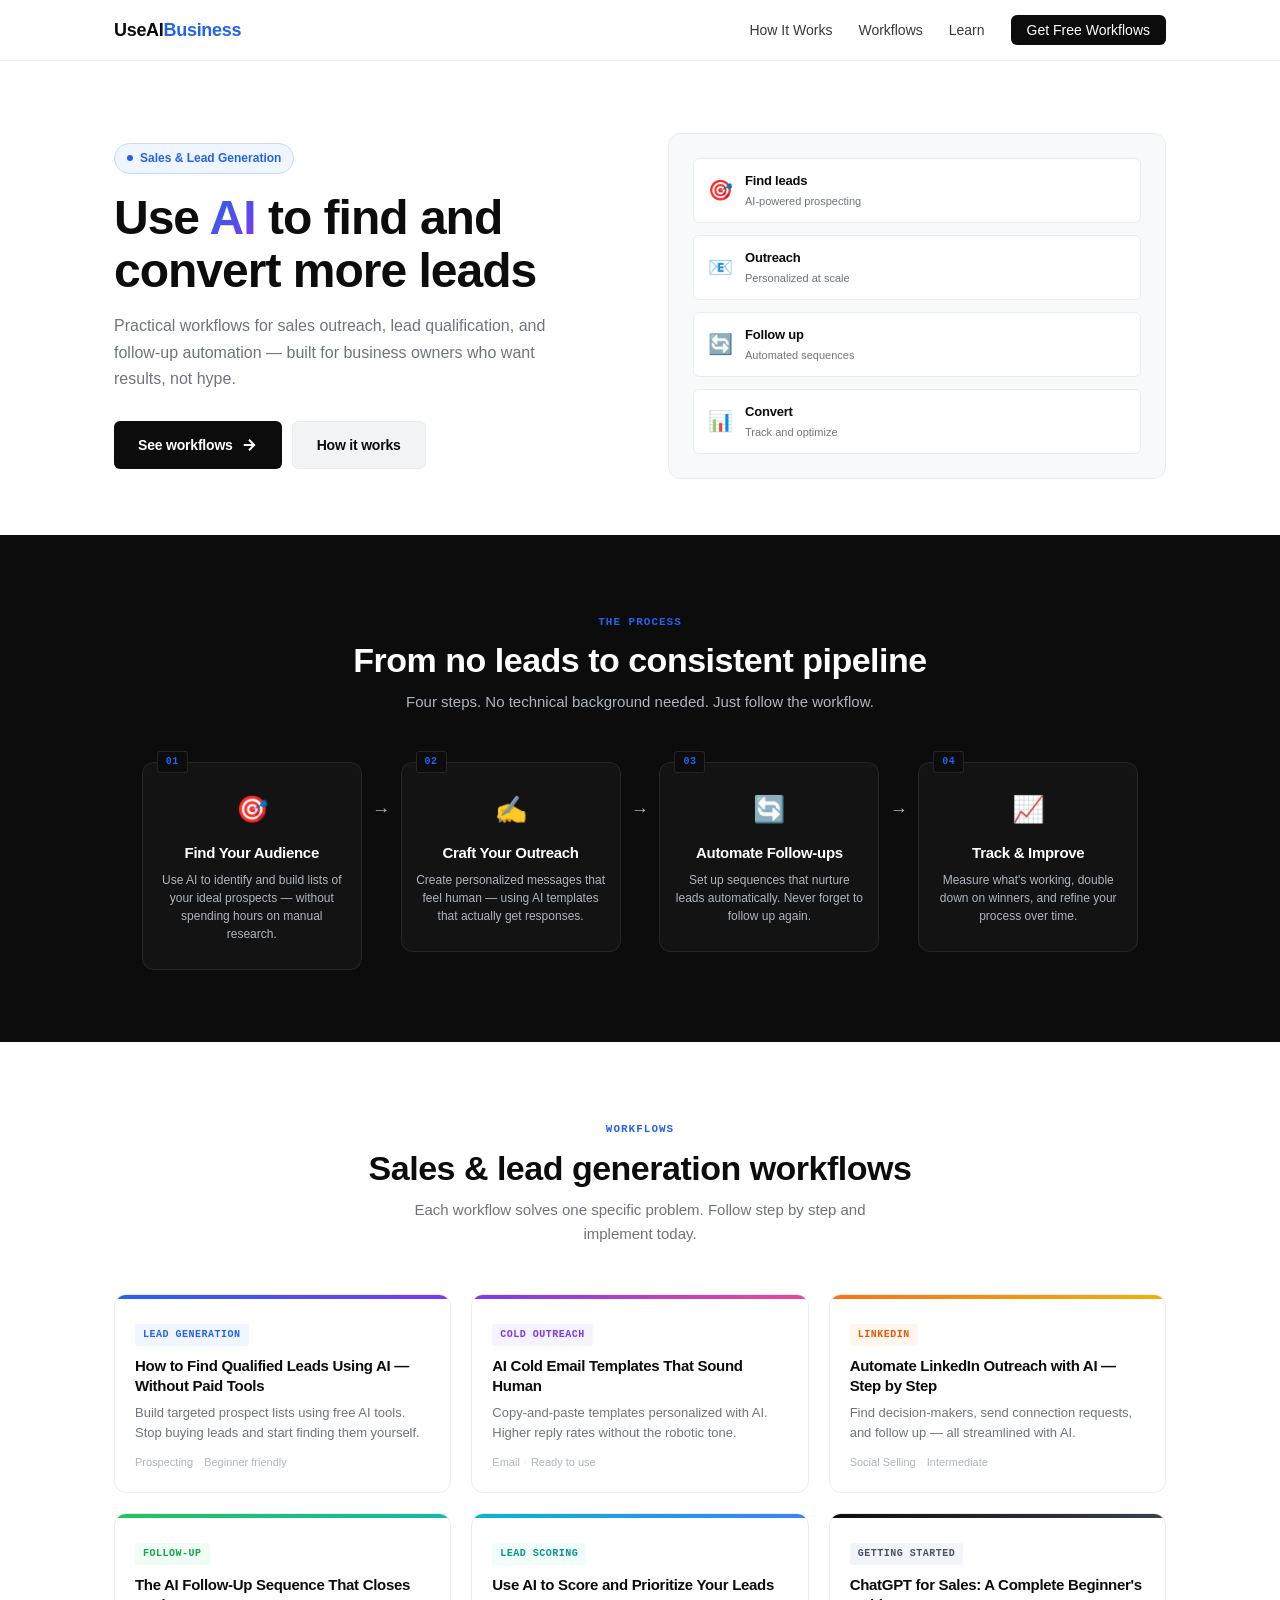
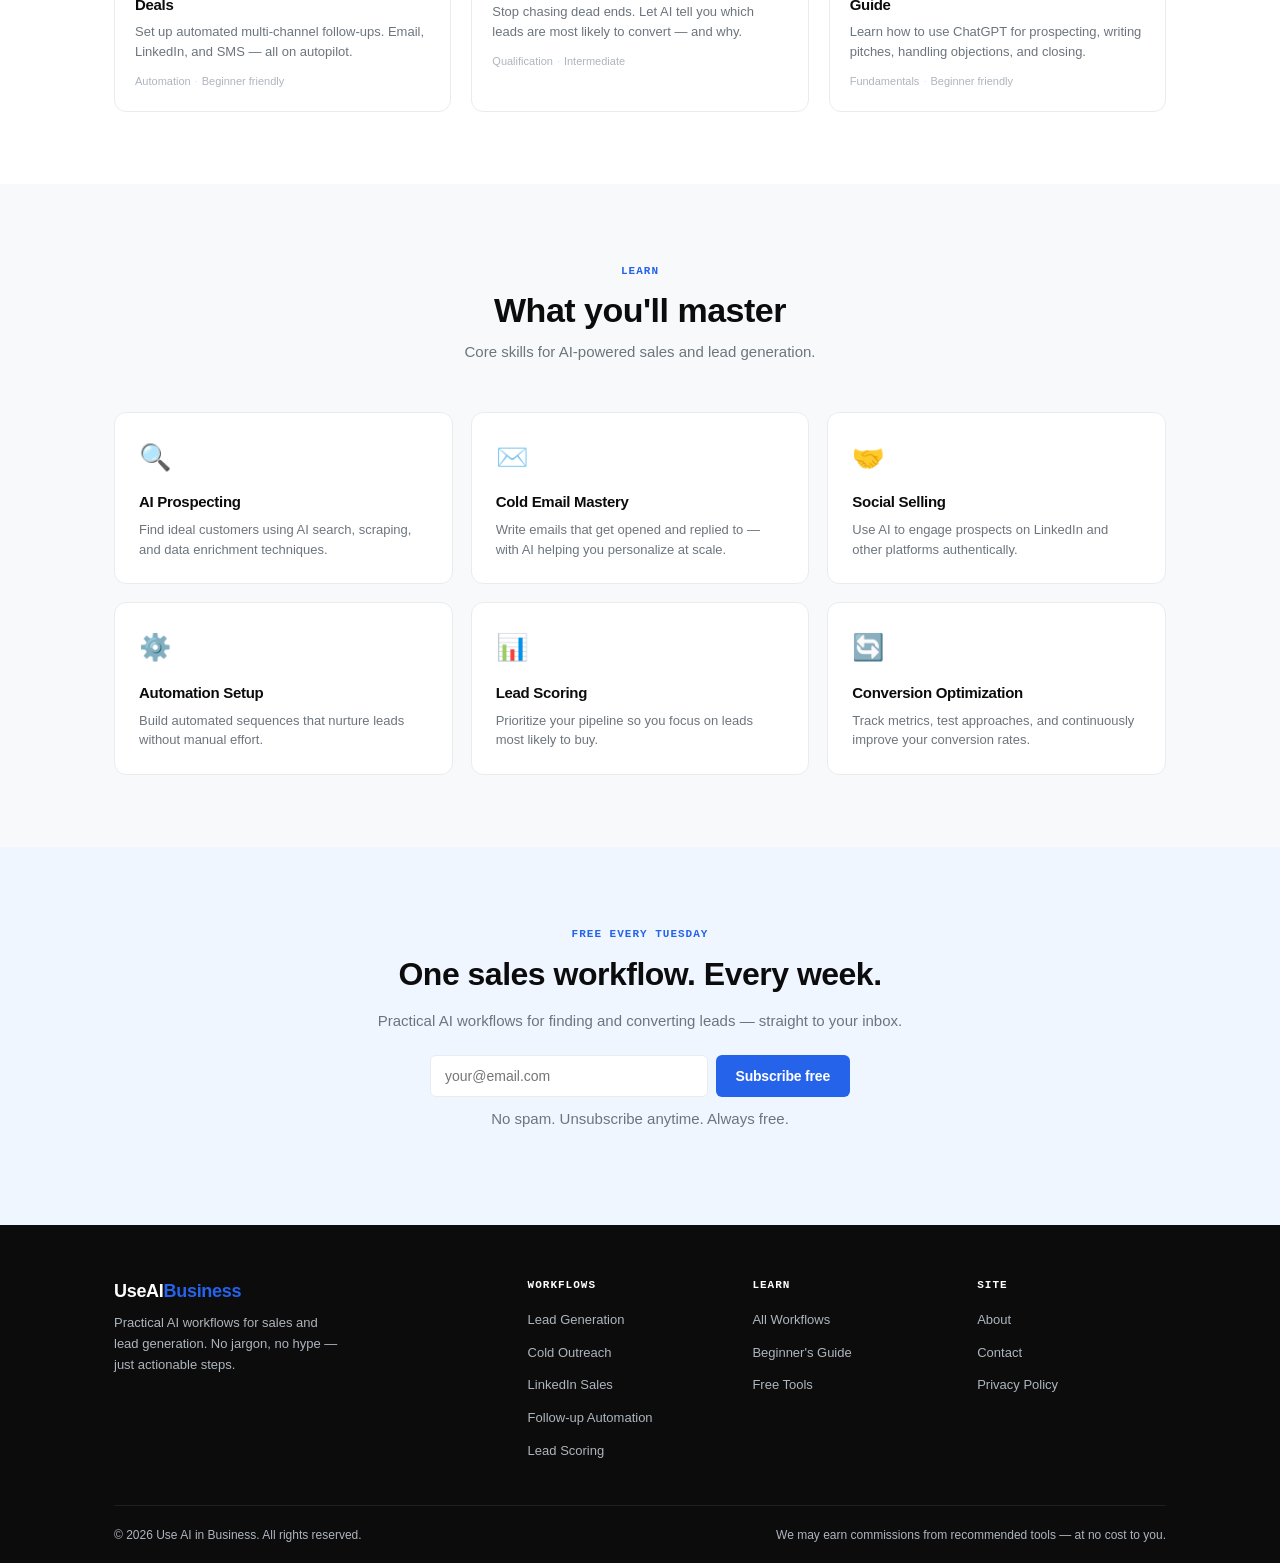
==== index.html @ da7b5e08 "Add files via upload" ====
<!DOCTYPE html>
<html lang="en">
<head>
    <meta charset="UTF-8">
    <meta name="viewport" content="width=device-width, initial-scale=1.0">
    
    <!-- SEO -->
    <title>Use AI in Business | AI-Powered Sales & Lead Generation</title>
    <meta name="description" content="Practical guides on using AI for sales outreach and lead generation. Step-by-step workflows to find, qualify, and convert more leads.">
    <meta name="robots" content="index, follow">
    <link rel="canonical" href="https://useaiinbusiness.com/">
    
    <!-- Open Graph -->
    <meta property="og:title" content="Use AI in Business | AI for Sales & Lead Generation">
    <meta property="og:description" content="Practical AI workflows for sales and lead generation. No jargon, just results.">
    <meta property="og:type" content="website">
    <meta property="og:url" content="https://useaiinbusiness.com/">
    
    <!-- Schema -->
    <script type="application/ld+json">
    {
        "@context": "https://schema.org",
        "@type": "WebSite",
        "name": "Use AI in Business",
        "url": "https://useaiinbusiness.com/",
        "description": "Practical guides on using AI for sales and lead generation."
    }
    </script>
    
    <!-- Fonts -->
    <link rel="preconnect" href="https://fonts.googleapis.com">
    <link rel="preconnect" href="https://fonts.gstatic.com" crossorigin>
    <link href="https://fonts.googleapis.com/css2?family=Inter:wght@400;500;600;700;800;900&family=Syne:wght@700;800&display=swap" rel="stylesheet">
    
    <link rel="stylesheet" href="style.css">
</head>
<body>

    <!-- NAVIGATION -->
    <nav class="navbar" id="navbar">
        <div class="nav-inner">
            <a href="#" class="logo">UseAI<span>Business</span></a>
            <ul class="nav-links" id="navLinks">
                <li><a href="#how">How It Works</a></li>
                <li><a href="#workflows">Workflows</a></li>
                <li><a href="#learn">Learn</a></li>
                <li><a href="#newsletter" class="nav-cta">Get Free Workflows</a></li>
            </ul>
            <button class="hamburger" id="hamburger" aria-label="Menu">
                <span></span>
                <span></span>
                <span></span>
            </button>
        </div>
    </nav>

    <!-- HERO -->
    <section class="hero">
        <div class="container">
            <div class="hero-grid">
                <div class="hero-content">
                    <span class="hero-tag">
                        <span class="dot"></span> Sales &amp; Lead Generation
                    </span>
                    <h1>Use <span class="highlight">AI</span> to find and convert more leads</h1>
                    <p>Practical workflows for sales outreach, lead qualification, and follow-up automation — built for business owners who want results, not hype.</p>
                    <div class="hero-btns">
                        <a href="#workflows" class="btn-primary">
                            See workflows
                            <svg width="18" height="18" viewBox="0 0 24 24" fill="none" stroke="currentColor" stroke-width="2.5"><path d="M5 12h14M12 5l7 7-7 7"/></svg>
                        </a>
                        <a href="#how" class="btn-secondary">How it works</a>
                    </div>
                </div>
                <div class="hero-visual">
                    <div class="visual-card">
                        <div class="visual-row">
                            <span class="visual-icon">🎯</span>
                            <div>
                                <strong>Find leads</strong>
                                <p>AI-powered prospecting</p>
                            </div>
                        </div>
                        <div class="visual-row">
                            <span class="visual-icon">📧</span>
                            <div>
                                <strong>Outreach</strong>
                                <p>Personalized at scale</p>
                            </div>
                        </div>
                        <div class="visual-row">
                            <span class="visual-icon">🔄</span>
                            <div>
                                <strong>Follow up</strong>
                                <p>Automated sequences</p>
                            </div>
                        </div>
                        <div class="visual-row">
                            <span class="visual-icon">📊</span>
                            <div>
                                <strong>Convert</strong>
                                <p>Track and optimize</p>
                            </div>
                        </div>
                    </div>
                </div>
            </div>
        </div>
    </section>

    <!-- HOW IT WORKS -->
    <section class="how" id="how">
        <div class="container">
            <div class="section-header">
                <span class="section-tag">The process</span>
                <h2>From no leads to consistent pipeline</h2>
                <p>Four steps. No technical background needed. Just follow the workflow.</p>
            </div>
            <div class="how-grid">
                <div class="how-card">
                    <div class="how-num">01</div>
                    <div class="how-icon-wrap">🎯</div>
                    <h3>Find Your Audience</h3>
                    <p>Use AI to identify and build lists of your ideal prospects — without spending hours on manual research.</p>
                </div>
                <div class="how-arrow">→</div>
                <div class="how-card">
                    <div class="how-num">02</div>
                    <div class="how-icon-wrap">✍️</div>
                    <h3>Craft Your Outreach</h3>
                    <p>Create personalized messages that feel human — using AI templates that actually get responses.</p>
                </div>
                <div class="how-arrow">→</div>
                <div class="how-card">
                    <div class="how-num">03</div>
                    <div class="how-icon-wrap">🔄</div>
                    <h3>Automate Follow-ups</h3>
                    <p>Set up sequences that nurture leads automatically. Never forget to follow up again.</p>
                </div>
                <div class="how-arrow">→</div>
                <div class="how-card">
                    <div class="how-num">04</div>
                    <div class="how-icon-wrap">📈</div>
                    <h3>Track &amp; Improve</h3>
                    <p>Measure what's working, double down on winners, and refine your process over time.</p>
                </div>
            </div>
        </div>
    </section>

    <!-- WORKFLOWS -->
    <section class="workflows" id="workflows">
        <div class="container">
            <div class="section-header">
                <span class="section-tag">Workflows</span>
                <h2>Sales &amp; lead generation workflows</h2>
                <p>Each workflow solves one specific problem. Follow step by step and implement today.</p>
            </div>
            <div class="workflow-grid">
                
                <article class="workflow-card">
                    <div class="wf-top gradient-blue"></div>
                    <div class="wf-body">
                        <span class="wf-tag tag-blue">Lead Generation</span>
                        <h3><a href="#">How to Find Qualified Leads Using AI — Without Paid Tools</a></h3>
                        <p>Build targeted prospect lists using free AI tools. Stop buying leads and start finding them yourself.</p>
                        <div class="wf-meta">
                            <span>Prospecting</span>
                            <span class="meta-dot">·</span>
                            <span>Beginner friendly</span>
                        </div>
                    </div>
                </article>

                <article class="workflow-card">
                    <div class="wf-top gradient-purple"></div>
                    <div class="wf-body">
                        <span class="wf-tag tag-purple">Cold Outreach</span>
                        <h3><a href="#">AI Cold Email Templates That Sound Human</a></h3>
                        <p>Copy-and-paste templates personalized with AI. Higher reply rates without the robotic tone.</p>
                        <div class="wf-meta">
                            <span>Email</span>
                            <span class="meta-dot">·</span>
                            <span>Ready to use</span>
                        </div>
                    </div>
                </article>

                <article class="workflow-card">
                    <div class="wf-top gradient-orange"></div>
                    <div class="wf-body">
                        <span class="wf-tag tag-orange">LinkedIn</span>
                        <h3><a href="#">Automate LinkedIn Outreach with AI — Step by Step</a></h3>
                        <p>Find decision-makers, send connection requests, and follow up — all streamlined with AI.</p>
                        <div class="wf-meta">
                            <span>Social Selling</span>
                            <span class="meta-dot">·</span>
                            <span>Intermediate</span>
                        </div>
                    </div>
                </article>

                <article class="workflow-card">
                    <div class="wf-top gradient-green"></div>
                    <div class="wf-body">
                        <span class="wf-tag tag-green">Follow-up</span>
                        <h3><a href="#">The AI Follow-Up Sequence That Closes Deals</a></h3>
                        <p>Set up automated multi-channel follow-ups. Email, LinkedIn, and SMS — all on autopilot.</p>
                        <div class="wf-meta">
                            <span>Automation</span>
                            <span class="meta-dot">·</span>
                            <span>Beginner friendly</span>
                        </div>
                    </div>
                </article>

                <article class="workflow-card">
                    <div class="wf-top gradient-teal"></div>
                    <div class="wf-body">
                        <span class="wf-tag tag-teal">Lead Scoring</span>
                        <h3><a href="#">Use AI to Score and Prioritize Your Leads</a></h3>
                        <p>Stop chasing dead ends. Let AI tell you which leads are most likely to convert — and why.</p>
                        <div class="wf-meta">
                            <span>Qualification</span>
                            <span class="meta-dot">·</span>
                            <span>Intermediate</span>
                        </div>
                    </div>
                </article>

                <article class="workflow-card">
                    <div class="wf-top gradient-dark"></div>
                    <div class="wf-body">
                        <span class="wf-tag tag-dark">Getting Started</span>
                        <h3><a href="#">ChatGPT for Sales: A Complete Beginner's Guide</a></h3>
                        <p>Learn how to use ChatGPT for prospecting, writing pitches, handling objections, and closing.</p>
                        <div class="wf-meta">
                            <span>Fundamentals</span>
                            <span class="meta-dot">·</span>
                            <span>Beginner friendly</span>
                        </div>
                    </div>
                </article>

            </div>
        </div>
    </section>

    <!-- LEARN SECTION -->
    <section class="learn" id="learn">
        <div class="container">
            <div class="section-header">
                <span class="section-tag">Learn</span>
                <h2>What you'll master</h2>
                <p>Core skills for AI-powered sales and lead generation.</p>
            </div>
            <div class="learn-grid">
                <div class="learn-card">
                    <span class="learn-icon">🔍</span>
                    <h3>AI Prospecting</h3>
                    <p>Find ideal customers using AI search, scraping, and data enrichment techniques.</p>
                </div>
                <div class="learn-card">
                    <span class="learn-icon">✉️</span>
                    <h3>Cold Email Mastery</h3>
                    <p>Write emails that get opened and replied to — with AI helping you personalize at scale.</p>
                </div>
                <div class="learn-card">
                    <span class="learn-icon">🤝</span>
                    <h3>Social Selling</h3>
                    <p>Use AI to engage prospects on LinkedIn and other platforms authentically.</p>
                </div>
                <div class="learn-card">
                    <span class="learn-icon">⚙️</span>
                    <h3>Automation Setup</h3>
                    <p>Build automated sequences that nurture leads without manual effort.</p>
                </div>
                <div class="learn-card">
                    <span class="learn-icon">📊</span>
                    <h3>Lead Scoring</h3>
                    <p>Prioritize your pipeline so you focus on leads most likely to buy.</p>
                </div>
                <div class="learn-card">
                    <span class="learn-icon">🔄</span>
                    <h3>Conversion Optimization</h3>
                    <p>Track metrics, test approaches, and continuously improve your conversion rates.</p>
                </div>
            </div>
        </div>
    </section>

    <!-- NEWSLETTER -->
    <section class="newsletter" id="newsletter">
        <div class="container">
            <div class="nl-box">
                <span class="section-tag nl-tag">Free every Tuesday</span>
                <h2>One sales workflow. Every week.</h2>
                <p>Practical AI workflows for finding and converting leads — straight to your inbox.</p>
                <form class="nl-form" id="nlForm">
                    <input type="email" id="nlEmail" placeholder="your@email.com" required>
                    <button type="submit">Subscribe free</button>
                </form>
                <p class="nl-note">No spam. Unsubscribe anytime. Always free.</p>
            </div>
        </div>
    </section>

    <!-- FOOTER -->
    <footer>
        <div class="container">
            <div class="footer-grid">
                <div class="footer-brand">
                    <a href="#" class="footer-logo">UseAI<span>Business</span></a>
                    <p>Practical AI workflows for sales and lead generation. No jargon, no hype — just actionable steps.</p>
                </div>
                <div class="footer-col">
                    <h4>Workflows</h4>
                    <ul>
                        <li><a href="#">Lead Generation</a></li>
                        <li><a href="#">Cold Outreach</a></li>
                        <li><a href="#">LinkedIn Sales</a></li>
                        <li><a href="#">Follow-up Automation</a></li>
                        <li><a href="#">Lead Scoring</a></li>
                    </ul>
                </div>
                <div class="footer-col">
                    <h4>Learn</h4>
                    <ul>
                        <li><a href="#">All Workflows</a></li>
                        <li><a href="#">Beginner's Guide</a></li>
                        <li><a href="#">Free Tools</a></li>
                    </ul>
                </div>
                <div class="footer-col">
                    <h4>Site</h4>
                    <ul>
                        <li><a href="#">About</a></li>
                        <li><a href="#">Contact</a></li>
                        <li><a href="#">Privacy Policy</a></li>
                    </ul>
                </div>
            </div>
            <div class="footer-bottom">
                <p>&copy; 2026 Use AI in Business. All rights reserved.</p>
                <p>We may earn commissions from recommended tools — at no cost to you.</p>
            </div>
        </div>
    </footer>

    <!-- Toast -->
    <div class="toast" id="toast">
        <span id="toastMsg"></span>
    </div>

    <script src="script.js">
        // Mobile Menu Toggle
const mobileToggle = document.querySelector('.mobile-toggle');
const navLinks = document.querySelector('.nav-links');

mobileToggle.addEventListener('click', () => {
    navLinks.classList.toggle('active');
});

// Close mobile menu when clicking a link
navLinks.querySelectorAll('a').forEach(link => {
    link.addEventListener('click', () => {
        navLinks.classList.remove('active');
    });
});

// Navbar background change on scroll
const navbar = document.querySelector('.navbar');
window.addEventListener('scroll', () => {
    if (window.scrollY > 50) {
        navbar.style.background = 'rgba(10, 10, 15, 0.95)';
    } else {
        navbar.style.background = 'rgba(10, 10, 15, 0.85)';
    }
});

// Smooth reveal on scroll
const observerOptions = {
    threshold: 0.1,
    rootMargin: '0px 0px -50px 0px'
};

const observer = new IntersectionObserver((entries) => {
    entries.forEach(entry => {
        if (entry.isIntersecting) {
            entry.target.style.opacity = '1';
            entry.target.style.transform = 'translateY(0)';
        }
    });
}, observerOptions);

// Observe all cards
document.querySelectorAll('.category-card, .guide-card, .how-card, .testimonial-card').forEach(card => {
    card.style.opacity = '0';
    card.style.transform = 'translateY(20px)';
    card.style.transition = 'opacity 0.6s ease, transform 0.6s ease';
    observer.observe(card);
});
    </script>
</body>
</html>
---- style.css ----
/* =============================================
   USE AI IN BUSINESS
   Sales & Lead Generation Focus
   Fonts: Rubik + Space Mono (like aibusiness.com)
   ============================================= */

*,
*::before,
*::after {
    margin: 0;
    padding: 0;
    box-sizing: border-box;
}

:root {
    --black: #0c0c0c;
    --white: #ffffff;
    --accent: #2563eb;
    --accent2: #7c3aed;
    --gray50: #f8f9fa;
    --gray100: #f1f3f5;
    --gray200: #e9ecef;
    --gray300: #dee2e6;
    --gray400: #adb5bd;
    --gray600: #6c757d;
    --gray800: #343a40;
    --radius: 6px;
    --radius-lg: 12px;
    --font: 'Rubik', -apple-system, BlinkMacSystemFont, 'Segoe UI', sans-serif;
    --mono: 'Space Mono', monospace;
    --transition: 0.2s ease;
}

html {
    scroll-behavior: smooth;
}

body {
    font-family: var(--font);
    color: var(--black);
    background: var(--white);
    line-height: 1.6;
    font-size: 16px;
    -webkit-font-smoothing: antialiased;
    -moz-osx-font-smoothing: grayscale;
}

.container {
    max-width: 1100px;
    margin: 0 auto;
    padding: 0 24px;
}

/* ============ NAVIGATION ============ */
.navbar {
    position: sticky;
    top: 0;
    z-index: 100;
    background: rgba(255, 255, 255, 0.96);
    backdrop-filter: blur(10px);
    -webkit-backdrop-filter: blur(10px);
    border-bottom: 1px solid var(--gray200);
}

.nav-inner {
    max-width: 1100px;
    margin: 0 auto;
    padding: 0 24px;
    height: 60px;
    display: flex;
    align-items: center;
    justify-content: space-between;
}

.logo {
    font-family: var(--font);
    font-size: 18px;
    font-weight: 700;
    color: var(--black);
    text-decoration: none;
    letter-spacing: -0.3px;
}

.logo span {
    color: var(--accent);
}

.nav-links {
    display: flex;
    gap: 26px;
    list-style: none;
    align-items: center;
}

.nav-links a {
    text-decoration: none;
    color: var(--gray800);
    font-size: 14px;
    font-weight: 500;
    transition: color var(--transition);
}

.nav-links a:hover {
    color: var(--accent);
}

.nav-cta {
    background: var(--black);
    color: var(--white) !important;
    padding: 7px 16px;
    border-radius: var(--radius);
    font-size: 13px;
    font-weight: 600;
}

.nav-cta:hover {
    background: var(--accent) !important;
    color: var(--white) !important;
}

/* Hamburger */
.hamburger {
    display: none;
    flex-direction: column;
    gap: 5px;
    background: none;
    border: none;
    cursor: pointer;
    padding: 6px;
    z-index: 101;
}

.hamburger span {
    width: 22px;
    height: 2px;
    background: var(--black);
    border-radius: 1px;
    transition: var(--transition);
}

.hamburger.active span:nth-child(1) {
    transform: rotate(45deg) translate(5px, 5px);
}

.hamburger.active span:nth-child(2) {
    opacity: 0;
}

.hamburger.active span:nth-child(3) {
    transform: rotate(-45deg) translate(5px, -5px);
}

/* ============ SECTION HEADERS ============ */
.section-header {
    text-align: center;
    margin-bottom: 48px;
}

.section-tag {
    font-family: var(--mono);
    font-size: 11px;
    font-weight: 700;
    letter-spacing: 1px;
    text-transform: uppercase;
    color: var(--accent);
    margin-bottom: 10px;
    display: inline-block;
}

.section-header h2 {
    font-family: var(--font);
    font-size: clamp(24px, 4vw, 34px);
    font-weight: 700;
    letter-spacing: -0.5px;
    margin-bottom: 10px;
    line-height: 1.15;
    color: var(--black);
}

.section-header p {
    font-size: 15px;
    color: var(--gray600);
    max-width: 500px;
    margin: 0 auto;
    line-height: 1.6;
}

/* ============ HERO ============ */
.hero {
    padding: 72px 0 56px;
}

.hero-grid {
    display: grid;
    grid-template-columns: 1fr 1fr;
    gap: 56px;
    align-items: center;
}

.hero-tag {
    display: inline-flex;
    align-items: center;
    gap: 7px;
    background: #eff6ff;
    color: var(--accent);
    font-family: var(--font);
    font-size: 12px;
    font-weight: 600;
    padding: 5px 12px;
    border-radius: 100px;
    margin-bottom: 18px;
    border: 1px solid #bfdbfe;
}

.hero-tag .dot {
    width: 6px;
    height: 6px;
    background: var(--accent);
    border-radius: 50%;
    animation: pulse 2s infinite;
}

@keyframes pulse {
    0%, 100% { opacity: 1; transform: scale(1); }
    50% { opacity: 0.5; transform: scale(1.3); }
}

.hero h1 {
    font-family: var(--font);
    font-size: clamp(32px, 5vw, 48px);
    font-weight: 700;
    line-height: 1.1;
    letter-spacing: -1px;
    margin-bottom: 16px;
    color: var(--black);
}

.hero .highlight {
    background: linear-gradient(135deg, var(--accent), var(--accent2));
    -webkit-background-clip: text;
    -webkit-text-fill-color: transparent;
    background-clip: text;
}

.hero p {
    font-size: 16px;
    color: var(--gray600);
    margin-bottom: 28px;
    line-height: 1.65;
    max-width: 460px;
}

.hero-btns {
    display: flex;
    gap: 10px;
    flex-wrap: wrap;
}

.btn-primary {
    display: inline-flex;
    align-items: center;
    gap: 7px;
    background: var(--black);
    color: var(--white);
    padding: 12px 24px;
    border-radius: var(--radius);
    font-family: var(--font);
    font-size: 14px;
    font-weight: 600;
    text-decoration: none;
    transition: all var(--transition);
    border: none;
    cursor: pointer;
    letter-spacing: -0.2px;
}

.btn-primary:hover {
    background: var(--accent);
    transform: translateY(-1px);
}

.btn-secondary {
    display: inline-flex;
    align-items: center;
    gap: 7px;
    background: var(--gray100);
    color: var(--black);
    padding: 12px 24px;
    border-radius: var(--radius);
    font-family: var(--font);
    font-size: 14px;
    font-weight: 600;
    text-decoration: none;
    transition: all var(--transition);
    border: 1px solid var(--gray200);
    cursor: pointer;
    letter-spacing: -0.2px;
}

.btn-secondary:hover {
    background: var(--gray200);
    transform: translateY(-1px);
}

/* Hero Visual */
.visual-card {
    background: var(--gray50);
    border: 1px solid var(--gray200);
    border-radius: var(--radius-lg);
    padding: 24px;
    display: flex;
    flex-direction: column;
    gap: 12px;
}

.visual-row {
    display: flex;
    align-items: center;
    gap: 12px;
    background: var(--white);
    border: 1px solid var(--gray200);
    border-radius: var(--radius);
    padding: 12px 14px;
}

.visual-icon {
    font-size: 20px;
    flex-shrink: 0;
}

.visual-row strong {
    display: block;
    font-family: var(--font);
    font-size: 13px;
    font-weight: 600;
    color: var(--black);
    letter-spacing: -0.2px;
}

.visual-row p {
    font-size: 11px;
    color: var(--gray600);
    margin: 0;
}

/* ============ HOW IT WORKS ============ */
.how {
    padding: 72px 0;
    background: var(--black);
    color: var(--white);
}

.how .section-header h2 {
    color: var(--white);
}

.how .section-header p {
    color: var(--gray400);
}

.how-grid {
    display: flex;
    align-items: flex-start;
    justify-content: center;
    gap: 14px;
    margin-top: 44px;
}

.how-card {
    flex: 1;
    max-width: 220px;
    text-align: center;
    padding: 26px 14px;
    border: 1px solid rgba(255, 255, 255, 0.08);
    border-radius: var(--radius-lg);
    background: rgba(255, 255, 255, 0.03);
    position: relative;
    transition: all var(--transition);
}

.how-card:hover {
    background: rgba(255, 255, 255, 0.06);
    border-color: rgba(255, 255, 255, 0.15);
}

.how-num {
    position: absolute;
    top: -12px;
    left: 14px;
    font-family: var(--mono);
    font-size: 10px;
    font-weight: 700;
    color: var(--accent);
    background: var(--black);
    padding: 2px 8px;
    border-radius: 3px;
    border: 1px solid rgba(255, 255, 255, 0.1);
    letter-spacing: 0.5px;
}

.how-icon-wrap {
    font-size: 26px;
    margin-bottom: 10px;
}

.how-card h3 {
    font-family: var(--font);
    font-size: 15px;
    font-weight: 700;
    margin-bottom: 6px;
    letter-spacing: -0.3px;
}

.how-card p {
    font-size: 12px;
    color: var(--gray400);
    line-height: 1.5;
}

.how-arrow {
    font-family: var(--mono);
    font-size: 18px;
    color: var(--gray400);
    padding-top: 34px;
    flex-shrink: 0;
}

/* ============ WORKFLOWS ============ */
.workflows {
    padding: 72px 0;
}

.workflow-grid {
    display: grid;
    grid-template-columns: repeat(3, 1fr);
    gap: 20px;
}

.workflow-card {
    border: 1px solid var(--gray200);
    border-radius: var(--radius-lg);
    overflow: hidden;
    transition: all var(--transition);
    background: var(--white);
    cursor: pointer;
}

.workflow-card:hover {
    transform: translateY(-2px);
    box-shadow: 0 12px 32px rgba(0, 0, 0, 0.06);
    border-color: var(--gray300);
}

.wf-top {
    height: 4px;
}

.gradient-blue { background: linear-gradient(90deg, #2563eb, #7c3aed); }
.gradient-purple { background: linear-gradient(90deg, #7c3aed, #ec4899); }
.gradient-orange { background: linear-gradient(90deg, #f97316, #eab308); }
.gradient-green { background: linear-gradient(90deg, #22c55e, #14b8a6); }
.gradient-teal { background: linear-gradient(90deg, #06b6d4, #3b82f6); }
.gradient-dark { background: linear-gradient(90deg, #0c0c0c, #374151); }

.wf-body {
    padding: 20px;
}

.wf-tag {
    display: inline-block;
    font-family: var(--mono);
    font-size: 10px;
    font-weight: 700;
    padding: 3px 8px;
    border-radius: 3px;
    text-transform: uppercase;
    letter-spacing: 0.5px;
    margin-bottom: 10px;
}

.tag-blue { background: #eff6ff; color: #2563eb; }
.tag-purple { background: #f5f3ff; color: #7c3aed; }
.tag-orange { background: #fff7ed; color: #ea580c; }
.tag-green { background: #f0fdf4; color: #16a34a; }
.tag-teal { background: #f0fdfa; color: #0d9488; }
.tag-dark { background: #f1f5f9; color: #475569; }

.wf-body h3 {
    font-family: var(--font);
    font-size: 15px;
    font-weight: 600;
    line-height: 1.35;
    margin-bottom: 7px;
    letter-spacing: -0.3px;
}

.wf-body h3 a {
    color: var(--black);
    text-decoration: none;
}

.wf-body h3 a:hover {
    color: var(--accent);
}

.wf-body p {
    font-family: var(--font);
    font-size: 13px;
    color: var(--gray600);
    line-height: 1.5;
    margin-bottom: 12px;
}

.wf-meta {
    font-family: var(--font);
    font-size: 11px;
    color: var(--gray400);
    display: flex;
    align-items: center;
    gap: 4px;
}

.meta-dot {
    color: var(--gray300);
}

/* ============ LEARN ============ */
.learn {
    padding: 72px 0;
    background: var(--gray50);
}

.learn-grid {
    display: grid;
    grid-template-columns: repeat(3, 1fr);
    gap: 18px;
}

.learn-card {
    background: var(--white);
    border: 1px solid var(--gray200);
    border-radius: var(--radius-lg);
    padding: 24px;
    transition: all var(--transition);
}

.learn-card:hover {
    border-color: var(--gray300);
    transform: translateY(-2px);
    box-shadow: 0 4px 16px rgba(0, 0, 0, 0.04);
}

.learn-icon {
    font-size: 26px;
    display: block;
    margin-bottom: 12px;
}

.learn-card h3 {
    font-family: var(--font);
    font-size: 15px;
    font-weight: 600;
    margin-bottom: 6px;
    letter-spacing: -0.3px;
}

.learn-card p {
    font-family: var(--font);
    font-size: 13px;
    color: var(--gray600);
    line-height: 1.5;
}

/* ============ NEWSLETTER ============ */
.newsletter {
    padding: 72px 0;
    background: #eff6ff;
}

.nl-box {
    max-width: 560px;
    margin: 0 auto;
    text-align: center;
}

.nl-tag {
    margin-bottom: 6px;
}

.nl-box h2 {
    font-family: var(--font);
    font-size: clamp(24px, 4vw, 32px);
    font-weight: 700;
    letter-spacing: -0.5px;
    margin-bottom: 8px;
    color: var(--black);
}

.nl-box > p {
    font-family: var(--font);
    font-size: 15px;
    color: var(--gray600);
    margin-bottom: 22px;
}

.nl-form {
    display: flex;
    gap: 8px;
    max-width: 420px;
    margin: 0 auto;
}

.nl-form input {
    flex: 1;
    padding: 12px 14px;
    border: 1.5px solid var(--gray200);
    border-radius: var(--radius);
    font-family: var(--font);
    font-size: 14px;
    outline: none;
    background: var(--white);
    transition: border-color var(--transition);
}

.nl-form input:focus {
    border-color: var(--accent);
}

.nl-form button {
    background: var(--accent);
    color: var(--white);
    border: none;
    padding: 12px 20px;
    border-radius: var(--radius);
    font-family: var(--font);
    font-size: 14px;
    font-weight: 600;
    cursor: pointer;
    transition: background var(--transition);
    white-space: nowrap;
    letter-spacing: -0.2px;
}

.nl-form button:hover {
    background: #1d4ed8;
}

.nl-note {
    font-family: var(--font);
    font-size: 12px;
    color: var(--gray600);
    margin-top: 10px;
}

/* ============ FOOTER ============ */
footer {
    background: var(--black);
    color: var(--gray400);
    padding: 52px 0 24px;
}

.footer-grid {
    display: grid;
    grid-template-columns: 2fr 1fr 1fr 1fr;
    gap: 36px;
    margin-bottom: 36px;
}

.footer-logo {
    font-family: var(--font);
    font-size: 18px;
    font-weight: 700;
    color: var(--white);
    text-decoration: none;
    display: inline-block;
    margin-bottom: 8px;
    letter-spacing: -0.3px;
}

.footer-logo span {
    color: var(--accent);
}

.footer-brand p {
    font-family: var(--font);
    font-size: 13px;
    line-height: 1.6;
    max-width: 230px;
    color: var(--gray400);
}

.footer-col h4 {
    font-family: var(--mono);
    font-size: 11px;
    font-weight: 700;
    color: var(--white);
    text-transform: uppercase;
    letter-spacing: 1px;
    margin-bottom: 12px;
}

.footer-col ul {
    list-style: none;
}

.footer-col li {
    margin-bottom: 7px;
}

.footer-col a {
    font-family: var(--font);
    text-decoration: none;
    color: var(--gray400);
    font-size: 13px;
    transition: color var(--transition);
}

.footer-col a:hover {
    color: var(--white);
}

.footer-bottom {
    border-top: 1px solid rgba(255, 255, 255, 0.08);
    padding-top: 20px;
    display: flex;
    justify-content: space-between;
    align-items: center;
    font-family: var(--font);
    font-size: 12px;
    color: var(--gray400);
}

/* ============ TOAST ============ */
.toast {
    position: fixed;
    bottom: 24px;
    right: 20px;
    background: var(--black);
    color: var(--white);
    padding: 12px 18px;
    border-radius: var(--radius);
    font-family: var(--font);
    font-size: 13px;
    font-weight: 500;
    z-index: 999;
    display: none;
    align-items: center;
    gap: 8px;
    box-shadow: 0 8px 28px rgba(0, 0, 0, 0.2);
    border-left: 3px solid #22c55e;
    animation: slideIn 0.3s ease;
}

.toast.show {
    display: flex;
}

@keyframes slideIn {
    from { transform: translateY(14px); opacity: 0; }
    to { transform: translateY(0); opacity: 1; }
}

/* =============================================
   TABLET (max 900px)
   ============================================= */
@media (max-width: 900px) {
    .hero-grid {
        grid-template-columns: 1fr;
        gap: 28px;
    }

    .hero-visual {
        max-width: 380px;
    }

    .hero {
        padding: 48px 0 40px;
    }

    .how-grid {
        flex-wrap: wrap;
    }

    .how-card {
        max-width: 44%;
        flex: 0 0 44%;
    }

    .how-arrow {
        display: none;
    }

    .workflow-grid {
        grid-template-columns: 1fr 1fr;
    }

    .learn-grid {
        grid-template-columns: 1fr 1fr;
    }

    .footer-grid {
        grid-template-columns: 1fr 1fr;
        gap: 24px;
    }

    .section-header {
        margin-bottom: 36px;
    }
}

/* =============================================
   MOBILE (max 600px)
   ============================================= */
/* =============================================
   MOBILE (max 600px) - Optimized Phone View
   ============================================= */
@media (max-width: 600px) {
    .container {
        padding: 0 16px;
    }

    .nav-inner {
        padding: 0 16px;
        height: 56px;
    }

    /* Mobile Menu */
    .nav-links {
        display: none;
        position: fixed;
        top: 0;
        left: 0;
        width: 100%;
        height: 100vh;
        height: 100dvh;
        background: rgba(255, 255, 255, 0.99);
        flex-direction: column;
        align-items: center;
        justify-content: center;
        gap: 28px;
        z-index: 100;
        backdrop-filter: blur(16px);
        -webkit-backdrop-filter: blur(16px);
    }

    .nav-links.active {
        display: flex;
    }

    .nav-links a {
        font-size: 20px;
        font-weight: 600;
    }

    .nav-cta {
        font-size: 15px !important;
        padding: 10px 22px !important;
    }

    .hamburger {
        display: flex;
    }

    .logo {
        font-size: 16px;
    }

    /* Hero */
    .hero {
        padding: 36px 0 28px;
    }

    .hero-grid {
        grid-template-columns: 1fr;
        gap: 0;
    }

    .hero-tag {
        font-size: 11px;
        padding: 4px 10px;
        margin-bottom: 14px;
    }

    .hero h1 {
        font-size: 26px;
        letter-spacing: -0.5px;
        margin-bottom: 12px;
        line-height: 1.15;
    }

    .hero p {
        font-size: 14px;
        margin-bottom: 22px;
        color: var(--gray600);
        line-height: 1.6;
        max-width: 100%;
    }

    .hero-visual {
        display: none;
    }

    .hero-btns {
        flex-direction: column;
        gap: 8px;
    }

    .btn-primary,
    .btn-secondary {
        justify-content: center;
        width: 100%;
        padding: 14px 20px;
        font-size: 14px;
    }

    /* Sections */
    .how {
        padding: 44px 0;
    }

    .workflows {
        padding: 44px 0;
    }

    .learn {
        padding: 44px 0;
    }

    .newsletter {
        padding: 44px 0;
    }

    .section-header {
        margin-bottom: 28px;
    }

    .section-tag {
        font-size: 10px;
        letter-spacing: 0.8px;
        margin-bottom: 8px;
    }

    .section-header h2 {
        font-size: 22px;
        letter-spacing: -0.3px;
        margin-bottom: 8px;
    }

    .section-header p {
        font-size: 13px;
        padding: 0 8px;
    }

    /* How Grid */
    .how-grid {
        flex-direction: column;
        align-items: center;
        gap: 28px;
        margin-top: 32px;
    }

    .how-card {
        max-width: 100%;
        width: 100%;
        padding: 24px 18px;
        text-align: left;
        display: flex;
        align-items: flex-start;
        gap: 14px;
    }

    .how-num {
        position: static;
        flex-shrink: 0;
        width: 36px;
        height: 36px;
        border-radius: 50%;
        display: flex;
        align-items: center;
        justify-content: center;
        font-size: 13px;
        background: rgba(255, 255, 255, 0.08);
        border: 1px solid rgba(255, 255, 255, 0.15);
    }

    .how-icon-wrap {
        display: none;
    }

    .how-card h3 {
        font-size: 15px;
        margin-bottom: 4px;
    }

    .how-card p {
        font-size: 12px;
    }

    .how-arrow {
        display: none;
    }

    /* Workflow Grid */
    .workflow-grid {
        grid-template-columns: 1fr;
        gap: 14px;
    }

    .workflow-card {
        border-radius: var(--radius-lg);
    }

    .wf-top {
        height: 3px;
    }

    .wf-body {
        padding: 16px;
    }

    .wf-tag {
        font-size: 9px;
        padding: 2px 7px;
        margin-bottom: 8px;
    }

    .wf-body h3 {
        font-size: 14px;
        margin-bottom: 6px;
    }

    .wf-body p {
        font-size: 12px;
        margin-bottom: 10px;
    }

    .wf-meta {
        font-size: 10px;
    }

    /* Learn Grid */
    .learn-grid {
        grid-template-columns: 1fr;
        gap: 12px;
    }

    .learn-card {
        padding: 18px;
    }

    .learn-icon {
        font-size: 24px;
        margin-bottom: 10px;
    }

    .learn-card h3 {
        font-size: 14px;
    }

    .learn-card p {
        font-size: 12px;
    }

    /* Newsletter */
    .nl-box h2 {
        font-size: 22px;
    }

    .nl-box > p {
        font-size: 13px;
        padding: 0 8px;
    }

    .nl-form {
        flex-direction: column;
        gap: 8px;
        padding: 0 8px;
    }

    .nl-form input {
        width: 100%;
        padding: 14px 16px;
        font-size: 14px;
    }

    .nl-form button {
        width: 100%;
        padding: 14px 20px;
        font-size: 14px;
    }

    .nl-note {
        font-size: 11px;
    }

    /* Footer */
    footer {
        padding: 40px 0 20px;
    }

    .footer-grid {
        grid-template-columns: 1fr;
        gap: 24px;
        margin-bottom: 28px;
    }

    .footer-logo {
        font-size: 16px;
    }

    .footer-brand p {
        font-size: 12px;
        max-width: 100%;
    }

    .footer-col h4 {
        font-size: 10px;
        margin-bottom: 10px;
    }

    .footer-col li {
        margin-bottom: 6px;
    }

    .footer-col a {
        font-size: 12px;
    }

    .footer-bottom {
        flex-direction: column;
        gap: 6px;
        text-align: center;
        font-size: 11px;
    }

    /* Toast */
    .toast {
        left: 12px;
        right: 12px;
        bottom: 12px;
        font-size: 12px;
        padding: 10px 14px;
        border-radius: 8px;
    }
}

/* =============================================
   SMALL MOBILE (max 380px)
   ============================================= */
@media (max-width: 380px) {
    .hero h1 {
        font-size: 22px;
    }

    .hero p {
        font-size: 13px;
    }

    .section-header h2 {
        font-size: 20px;
    }

    .how-card {
        padding: 18px 14px;
    }

    .wf-body {
        padding: 14px;
    }

    .wf-body h3 {
        font-size: 13px;
    }

    .logo {
        font-size: 15px;
    }
}@media (max-width: 600px) {
    .container {
        padding: 0 16px;
    }

    .nav-inner {
        padding: 0 16px;
    }

    .nav-links {
        display: none;
        position: fixed;
        top: 0;
        left: 0;
        width: 100%;
        height: 100vh;
        background: rgba(255, 255, 255, 0.98);
        flex-direction: column;
        align-items: center;
        justify-content: center;
        gap: 24px;
        z-index: 100;
    }

    .nav-links.active {
        display: flex;
    }

    .nav-links a {
        font-size: 18px;
        font-weight: 600;
    }

    .hamburger {
        display: flex;
    }

    .hero {
        padding: 40px 0 32px;
    }

    .hero h1 {
        font-size: 26px;
        letter-spacing: -0.5px;
    }

    .hero p {
        font-size: 14px;
    }

    .hero-visual {
        display: none;
    }

    .hero-btns {
        flex-direction: column;
        gap: 8px;
    }

    .btn-primary,
    .btn-secondary {
        justify-content: center;
        width: 100%;
    }

    .workflow-grid {
        grid-template-columns: 1fr;
    }

    .learn-grid {
        grid-template-columns: 1fr;
    }

    .how-grid {
        flex-direction: column;
        align-items: center;
    }

    .how-card {
        max-width: 100%;
        width: 100%;
    }

    .how {
        padding: 48px 0;
    }

    .workflows {
        padding: 48px 0;
    }

    .learn {
        padding: 48px 0;
    }

    .newsletter {
        padding: 48px 0;
    }

    .nl-form {
        flex-direction: column;
    }

    .nl-form button {
        width: 100%;
    }

    .footer-grid {
        grid-template-columns: 1fr;
        gap: 20px;
    }

    .footer-bottom {
        flex-direction: column;
        gap: 8px;
        text-align: center;
    }

    .section-header {
        margin-bottom: 28px;
    }

    .section-header h2 {
        font-size: 22px;
    }

    .toast {
        left: 16px;
        right: 16px;
        bottom: 16px;
    }
}

/* =============================================
   DESKTOP HOVER (min 901px)
   ============================================= */
@media (min-width: 901px) {
    .hamburger {
        display: none;
    }
}

/* =============================================
   REDUCED MOTION
   ============================================= */
@media (prefers-reduced-motion: reduce) {
    *,
    *::before,
    *::after {
        animation: none !important;
        transition: none !important;
    }
}
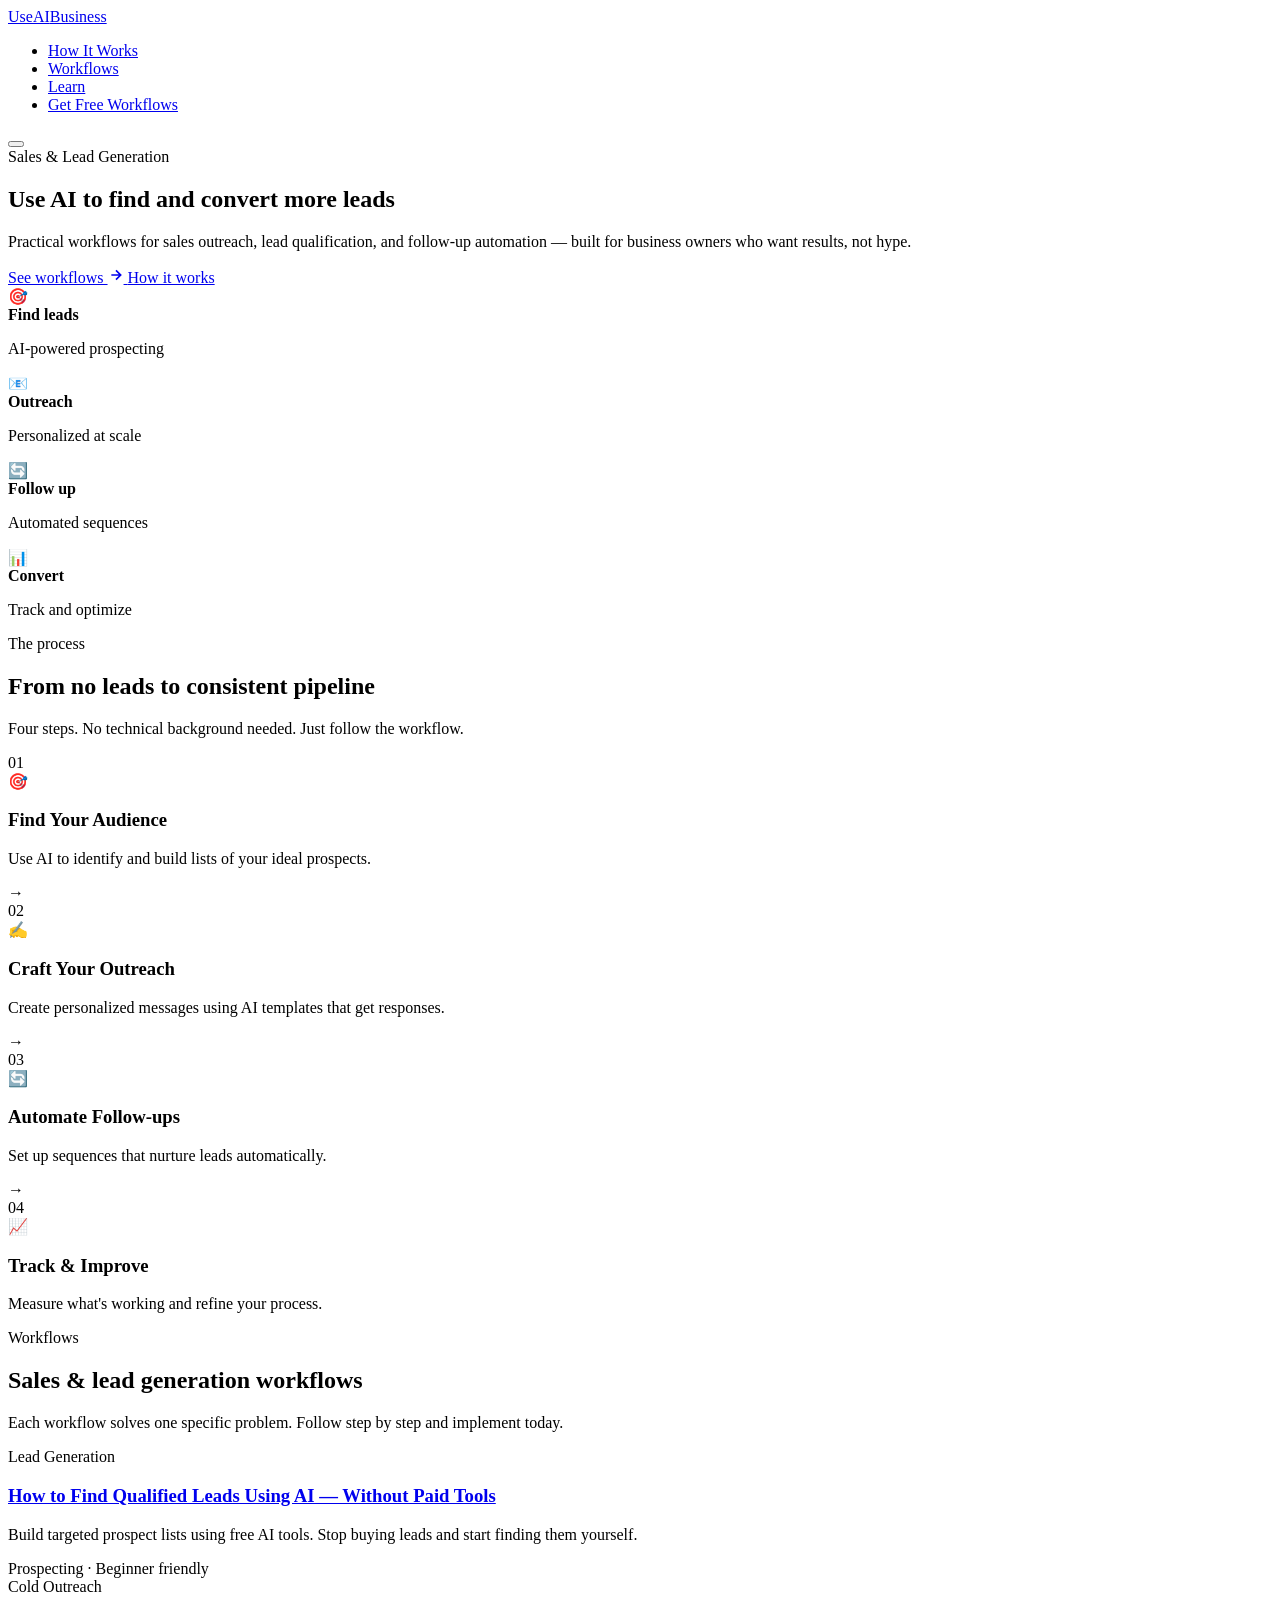
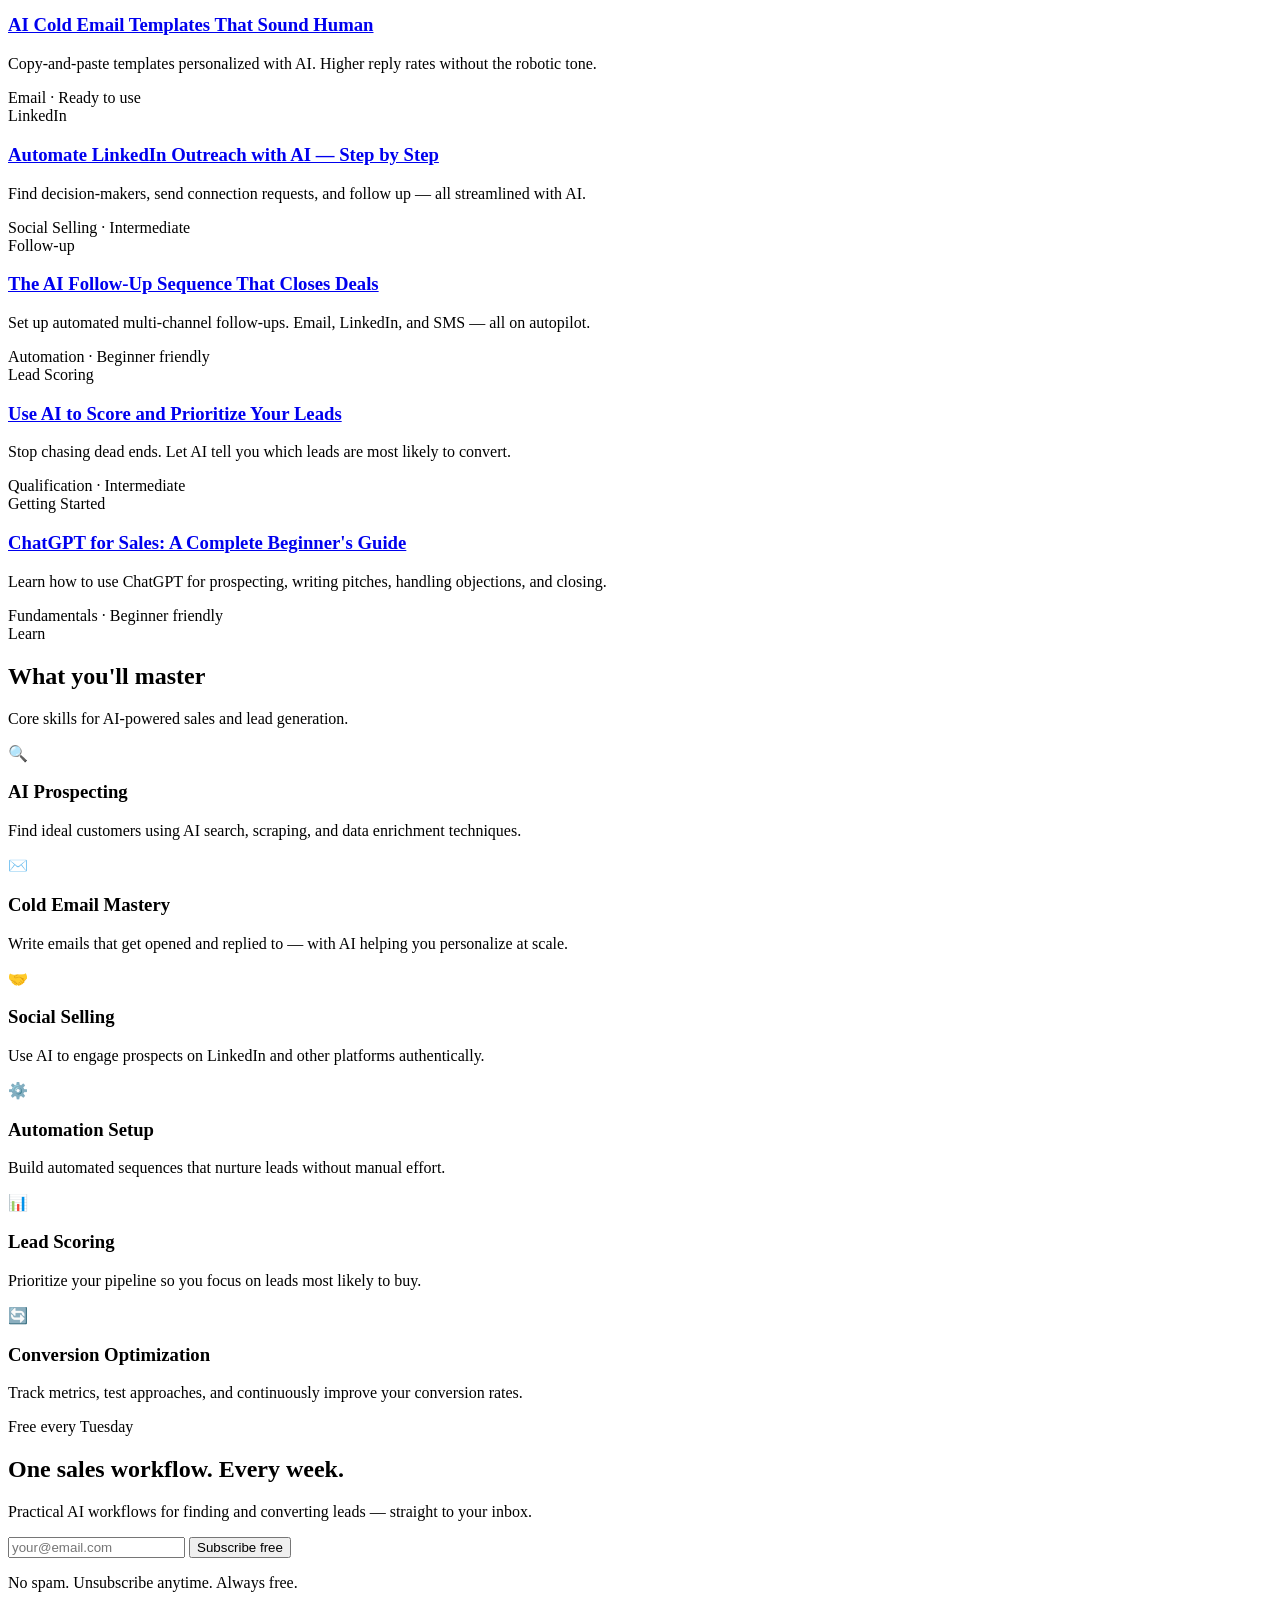
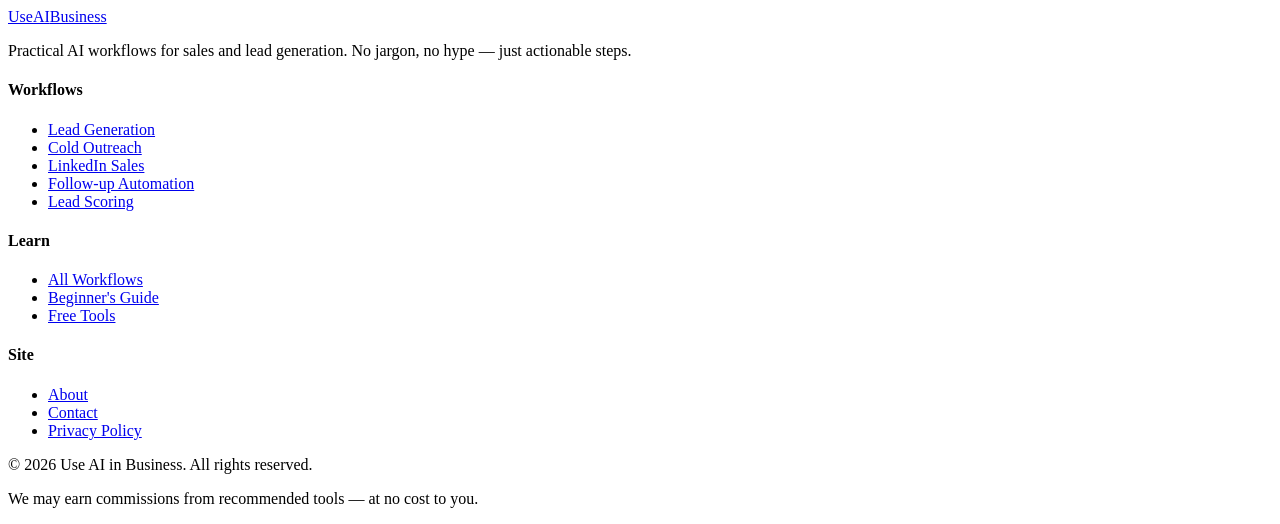
==== commit 4168b1a1: "Add files via upload" ====
--- a/index.html
+++ b/index.html
@@ -3,19 +3,19 @@
 <head>
     <meta charset="UTF-8">
     <meta name="viewport" content="width=device-width, initial-scale=1.0">
-    
+
     <!-- SEO -->
     <title>Use AI in Business | AI-Powered Sales & Lead Generation</title>
     <meta name="description" content="Practical guides on using AI for sales outreach and lead generation. Step-by-step workflows to find, qualify, and convert more leads.">
     <meta name="robots" content="index, follow">
     <link rel="canonical" href="https://useaiinbusiness.com/">
-    
+
     <!-- Open Graph -->
     <meta property="og:title" content="Use AI in Business | AI for Sales & Lead Generation">
     <meta property="og:description" content="Practical AI workflows for sales and lead generation. No jargon, just results.">
     <meta property="og:type" content="website">
     <meta property="og:url" content="https://useaiinbusiness.com/">
-    
+
     <!-- Schema -->
     <script type="application/ld+json">
     {
@@ -26,17 +26,17 @@
         "description": "Practical guides on using AI for sales and lead generation."
     }
     </script>
-    
-    <!-- Fonts -->
+
+    <!-- Fonts: Rubik + Space Mono (like aibusiness.com) -->
     <link rel="preconnect" href="https://fonts.googleapis.com">
     <link rel="preconnect" href="https://fonts.gstatic.com" crossorigin>
-    <link href="https://fonts.googleapis.com/css2?family=Inter:wght@400;500;600;700;800;900&family=Syne:wght@700;800&display=swap" rel="stylesheet">
-    
+    <link href="https://fonts.googleapis.com/css2?family=Rubik:ital,wght@0,400;0,500;0,600;0,700;0,800;0,900;1,400&family=Space+Mono:ital,wght@0,400;0,700;1,400&display=swap" rel="stylesheet">
+
     <link rel="stylesheet" href="style.css">
 </head>
 <body>
 
-    <!-- NAVIGATION -->
+    <!-- ============ NAVIGATION ============ -->
     <nav class="navbar" id="navbar">
         <div class="nav-inner">
             <a href="#" class="logo">UseAI<span>Business</span></a>
@@ -54,7 +54,7 @@
         </div>
     </nav>
 
-    <!-- HERO -->
+    <!-- ============ HERO ============ -->
     <section class="hero">
         <div class="container">
             <div class="hero-grid">
@@ -67,7 +67,7 @@
                     <div class="hero-btns">
                         <a href="#workflows" class="btn-primary">
                             See workflows
-                            <svg width="18" height="18" viewBox="0 0 24 24" fill="none" stroke="currentColor" stroke-width="2.5"><path d="M5 12h14M12 5l7 7-7 7"/></svg>
+                            <svg width="16" height="16" viewBox="0 0 24 24" fill="none" stroke="currentColor" stroke-width="2.5"><path d="M5 12h14M12 5l7 7-7 7"/></svg>
                         </a>
                         <a href="#how" class="btn-secondary">How it works</a>
                     </div>
@@ -108,7 +108,10 @@
         </div>
     </section>
 
-    <!-- HOW IT WORKS -->
+    <!-- ============ DIVIDER ============ -->
+    <div class="divider"></div>
+
+    <!-- ============ HOW IT WORKS ============ -->
     <section class="how" id="how">
         <div class="container">
             <div class="section-header">
@@ -121,34 +124,41 @@
                     <div class="how-num">01</div>
                     <div class="how-icon-wrap">🎯</div>
                     <h3>Find Your Audience</h3>
-                    <p>Use AI to identify and build lists of your ideal prospects — without spending hours on manual research.</p>
+                    <p>Use AI to identify and build lists of your ideal prospects.</p>
+                    <div class="card-line"></div>
                 </div>
                 <div class="how-arrow">→</div>
                 <div class="how-card">
                     <div class="how-num">02</div>
                     <div class="how-icon-wrap">✍️</div>
                     <h3>Craft Your Outreach</h3>
-                    <p>Create personalized messages that feel human — using AI templates that actually get responses.</p>
+                    <p>Create personalized messages using AI templates that get responses.</p>
+                    <div class="card-line"></div>
                 </div>
                 <div class="how-arrow">→</div>
                 <div class="how-card">
                     <div class="how-num">03</div>
                     <div class="how-icon-wrap">🔄</div>
                     <h3>Automate Follow-ups</h3>
-                    <p>Set up sequences that nurture leads automatically. Never forget to follow up again.</p>
+                    <p>Set up sequences that nurture leads automatically.</p>
+                    <div class="card-line"></div>
                 </div>
                 <div class="how-arrow">→</div>
                 <div class="how-card">
                     <div class="how-num">04</div>
                     <div class="how-icon-wrap">📈</div>
                     <h3>Track &amp; Improve</h3>
-                    <p>Measure what's working, double down on winners, and refine your process over time.</p>
-                </div>
-            </div>
-        </div>
-    </section>
-
-    <!-- WORKFLOWS -->
+                    <p>Measure what's working and refine your process.</p>
+                    <div class="card-line"></div>
+                </div>
+            </div>
+        </div>
+    </section>
+
+    <!-- ============ DIVIDER ============ -->
+    <div class="divider"></div>
+
+    <!-- ============ WORKFLOWS ============ -->
     <section class="workflows" id="workflows">
         <div class="container">
             <div class="section-header">
@@ -157,7 +167,7 @@
                 <p>Each workflow solves one specific problem. Follow step by step and implement today.</p>
             </div>
             <div class="workflow-grid">
-                
+
                 <article class="workflow-card">
                     <div class="wf-top gradient-blue"></div>
                     <div class="wf-body">
@@ -219,7 +229,7 @@
                     <div class="wf-body">
                         <span class="wf-tag tag-teal">Lead Scoring</span>
                         <h3><a href="#">Use AI to Score and Prioritize Your Leads</a></h3>
-                        <p>Stop chasing dead ends. Let AI tell you which leads are most likely to convert — and why.</p>
+                        <p>Stop chasing dead ends. Let AI tell you which leads are most likely to convert.</p>
                         <div class="wf-meta">
                             <span>Qualification</span>
                             <span class="meta-dot">·</span>
@@ -246,7 +256,10 @@
         </div>
     </section>
 
-    <!-- LEARN SECTION -->
+    <!-- ============ DIVIDER ============ -->
+    <div class="divider"></div>
+
+    <!-- ============ LEARN ============ -->
     <section class="learn" id="learn">
         <div class="container">
             <div class="section-header">
@@ -289,7 +302,10 @@
         </div>
     </section>
 
-    <!-- NEWSLETTER -->
+    <!-- ============ DIVIDER ============ -->
+    <div class="divider"></div>
+
+    <!-- ============ NEWSLETTER ============ -->
     <section class="newsletter" id="newsletter">
         <div class="container">
             <div class="nl-box">
@@ -305,9 +321,10 @@
         </div>
     </section>
 
-    <!-- FOOTER -->
+    <!-- ============ FOOTER ============ -->
     <footer>
         <div class="container">
+            <div class="footer-top-line"></div>
             <div class="footer-grid">
                 <div class="footer-brand">
                     <a href="#" class="footer-logo">UseAI<span>Business</span></a>
@@ -340,6 +357,7 @@
                     </ul>
                 </div>
             </div>
+            <div class="footer-bottom-line"></div>
             <div class="footer-bottom">
                 <p>&copy; 2026 Use AI in Business. All rights reserved.</p>
                 <p>We may earn commissions from recommended tools — at no cost to you.</p>
@@ -347,59 +365,11 @@
         </div>
     </footer>
 
-    <!-- Toast -->
+    <!-- ============ TOAST ============ -->
     <div class="toast" id="toast">
         <span id="toastMsg"></span>
     </div>
 
-    <script src="script.js">
-        // Mobile Menu Toggle
-const mobileToggle = document.querySelector('.mobile-toggle');
-const navLinks = document.querySelector('.nav-links');
-
-mobileToggle.addEventListener('click', () => {
-    navLinks.classList.toggle('active');
-});
-
-// Close mobile menu when clicking a link
-navLinks.querySelectorAll('a').forEach(link => {
-    link.addEventListener('click', () => {
-        navLinks.classList.remove('active');
-    });
-});
-
-// Navbar background change on scroll
-const navbar = document.querySelector('.navbar');
-window.addEventListener('scroll', () => {
-    if (window.scrollY > 50) {
-        navbar.style.background = 'rgba(10, 10, 15, 0.95)';
-    } else {
-        navbar.style.background = 'rgba(10, 10, 15, 0.85)';
-    }
-});
-
-// Smooth reveal on scroll
-const observerOptions = {
-    threshold: 0.1,
-    rootMargin: '0px 0px -50px 0px'
-};
-
-const observer = new IntersectionObserver((entries) => {
-    entries.forEach(entry => {
-        if (entry.isIntersecting) {
-            entry.target.style.opacity = '1';
-            entry.target.style.transform = 'translateY(0)';
-        }
-    });
-}, observerOptions);
-
-// Observe all cards
-document.querySelectorAll('.category-card, .guide-card, .how-card, .testimonial-card').forEach(card => {
-    card.style.opacity = '0';
-    card.style.transform = 'translateY(20px)';
-    card.style.transition = 'opacity 0.6s ease, transform 0.6s ease';
-    observer.observe(card);
-});
-    </script>
+    <script src="script.js"></script>
 </body>
 </html>
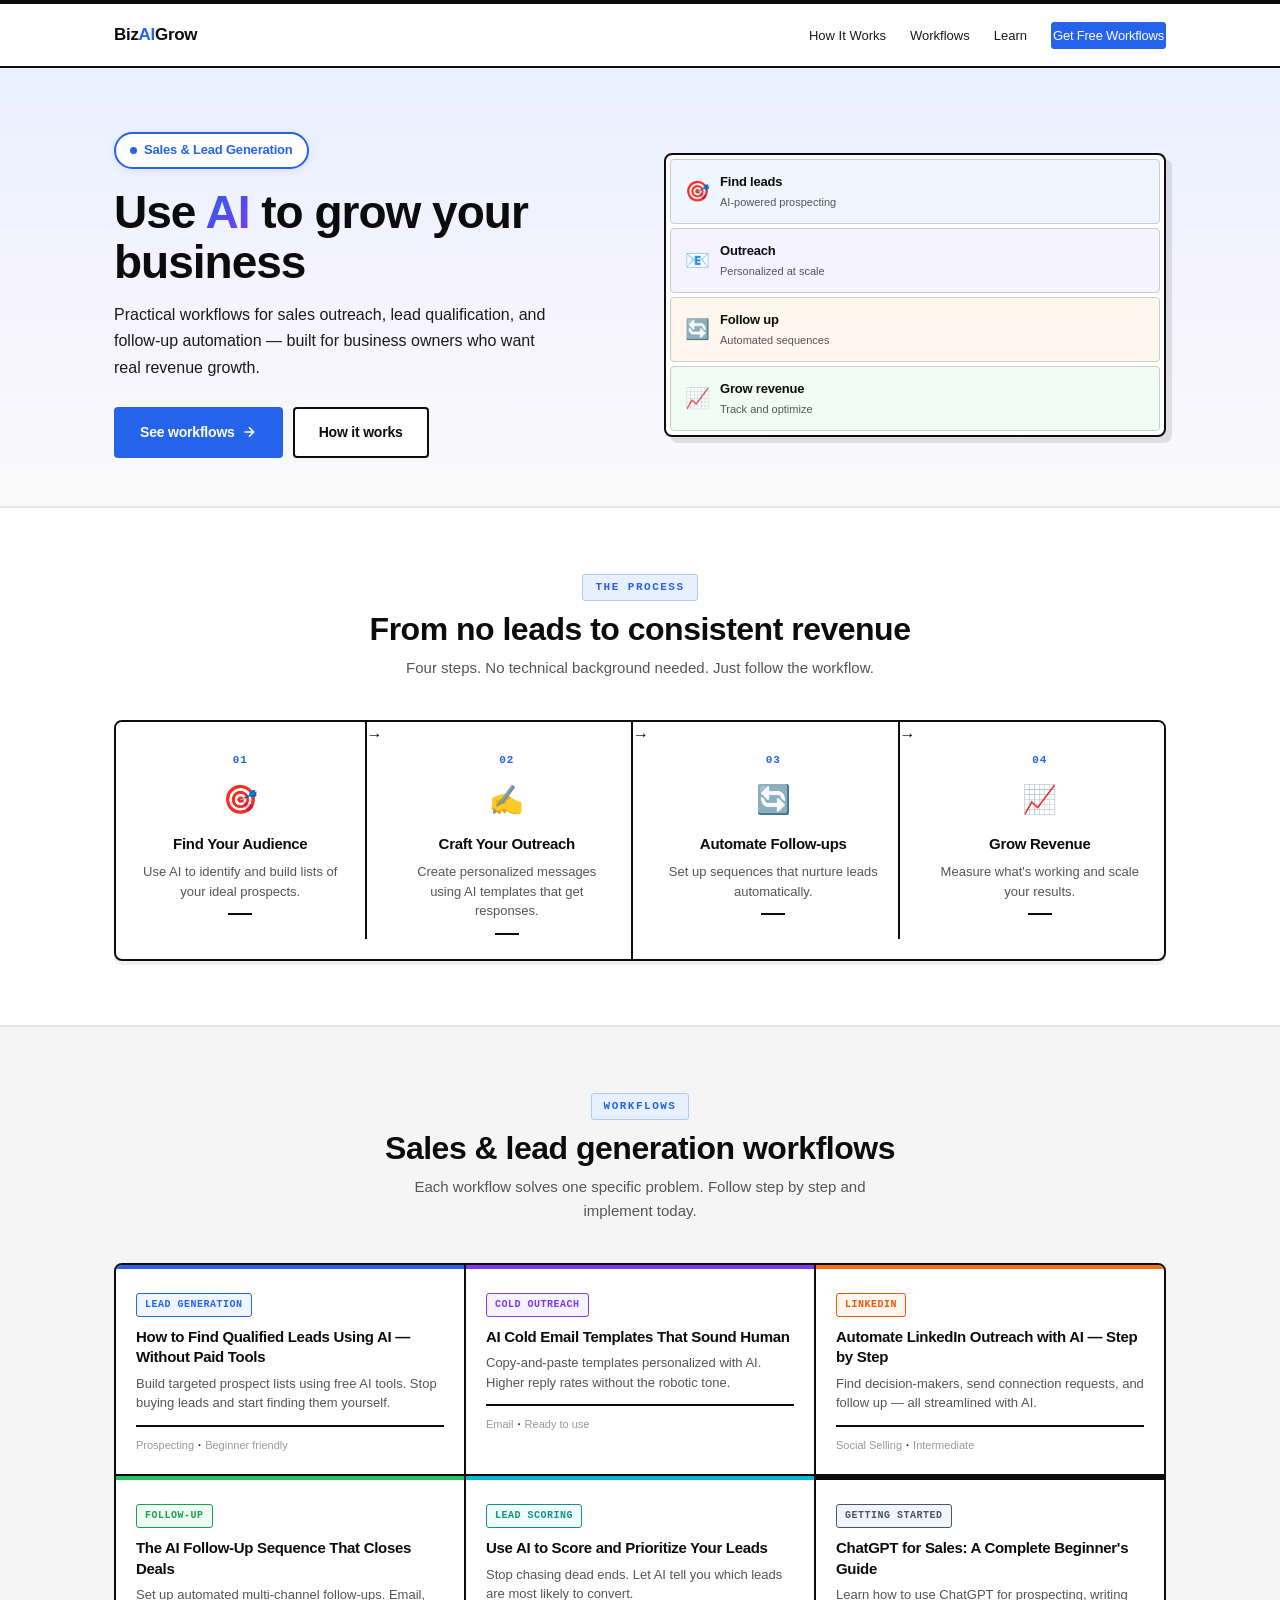
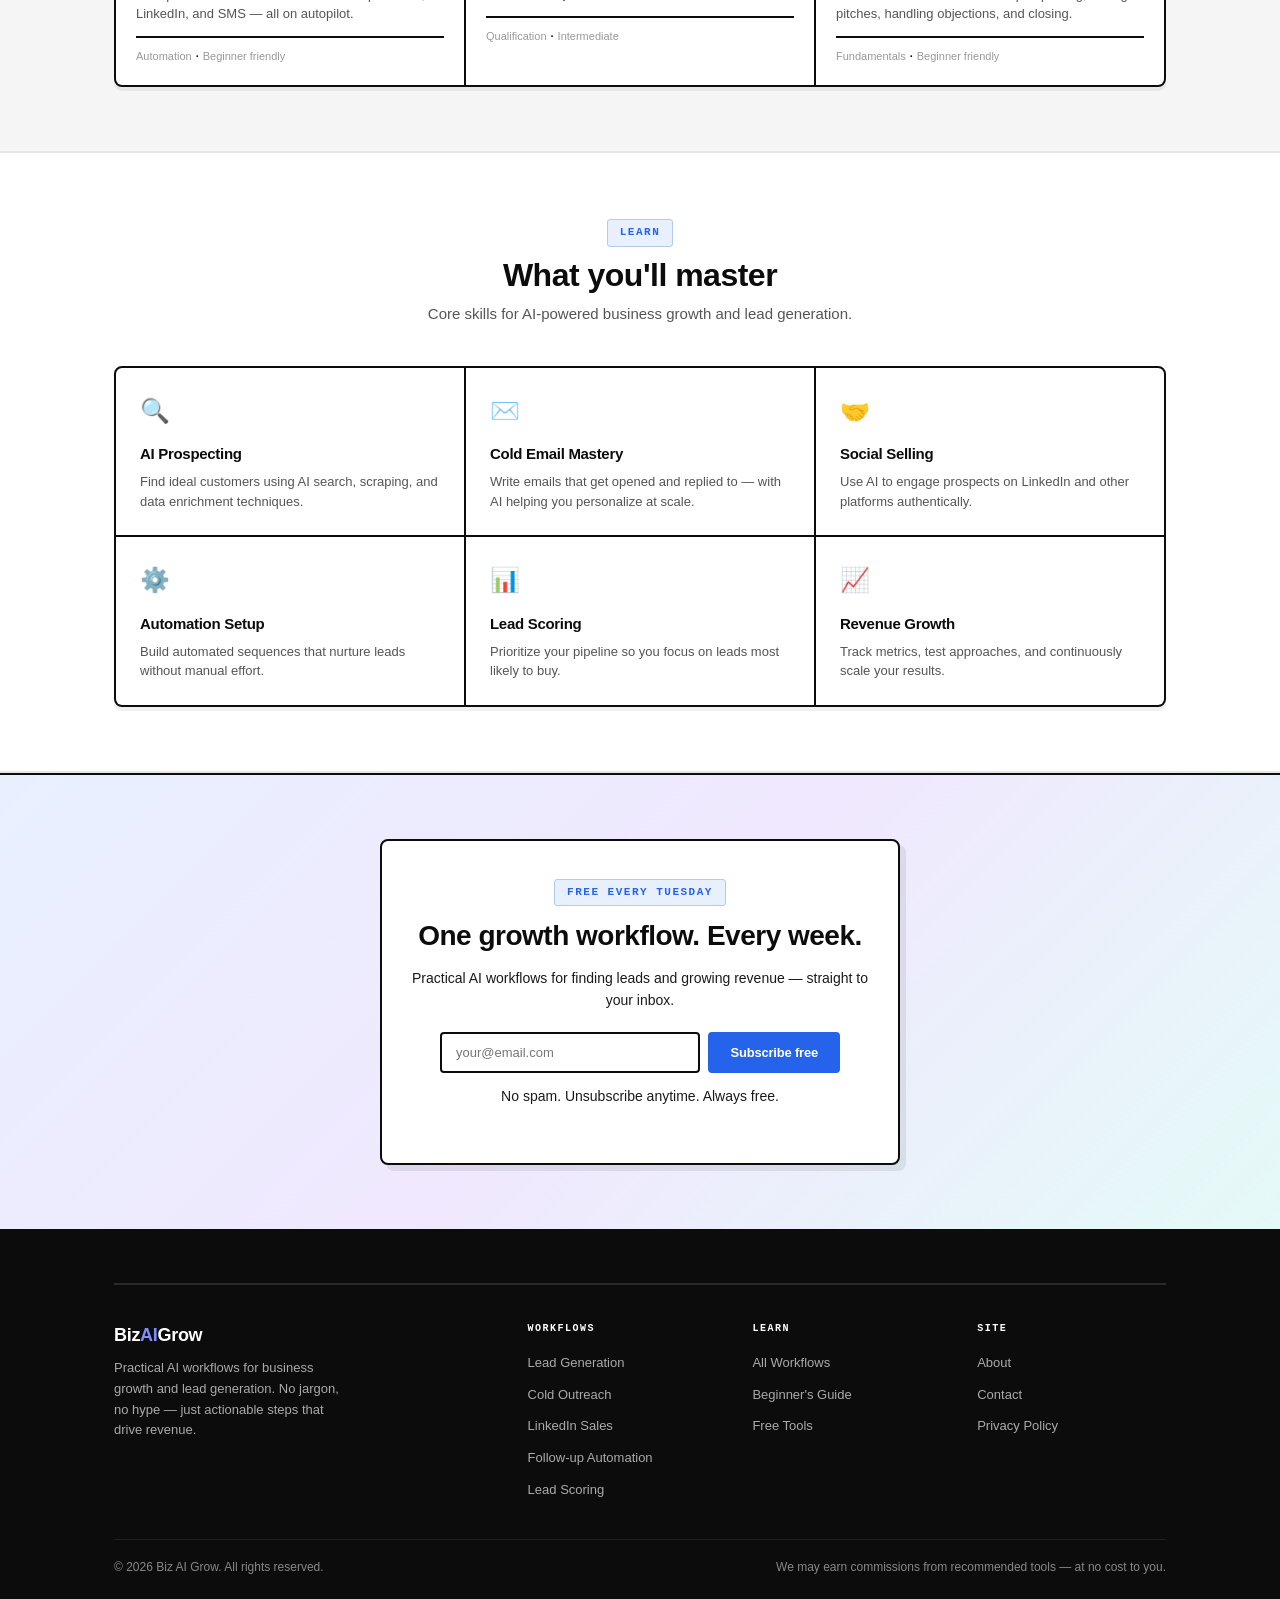
==== commit 96d5c73f: "Update index.html" ====
--- a/index.html
+++ b/index.html
@@ -5,29 +5,29 @@
     <meta name="viewport" content="width=device-width, initial-scale=1.0">
 
     <!-- SEO -->
-    <title>Use AI in Business | AI-Powered Sales & Lead Generation</title>
-    <meta name="description" content="Practical guides on using AI for sales outreach and lead generation. Step-by-step workflows to find, qualify, and convert more leads.">
+    <title>Biz AI Grow | AI-Powered Business Growth & Lead Generation</title>
+    <meta name="description" content="Biz AI Grow helps businesses use AI for sales outreach and lead generation. Practical, step-by-step workflows to find, qualify, and convert more leads.">
     <meta name="robots" content="index, follow">
-    <link rel="canonical" href="https://useaiinbusiness.com/">
+    <link rel="canonical" href="https://bizaigrow.com/">
 
     <!-- Open Graph -->
-    <meta property="og:title" content="Use AI in Business | AI for Sales & Lead Generation">
+    <meta property="og:title" content="Biz AI Grow | AI-Powered Business Growth & Lead Generation">
     <meta property="og:description" content="Practical AI workflows for sales and lead generation. No jargon, just results.">
     <meta property="og:type" content="website">
-    <meta property="og:url" content="https://useaiinbusiness.com/">
+    <meta property="og:url" content="https://bizaigrow.com/">
 
     <!-- Schema -->
     <script type="application/ld+json">
     {
         "@context": "https://schema.org",
         "@type": "WebSite",
-        "name": "Use AI in Business",
-        "url": "https://useaiinbusiness.com/",
-        "description": "Practical guides on using AI for sales and lead generation."
+        "name": "Biz AI Grow",
+        "url": "https://bizaigrow.com/",
+        "description": "Practical guides on using AI for business growth and lead generation."
     }
     </script>
 
-    <!-- Fonts: Rubik + Space Mono (like aibusiness.com) -->
+    <!-- Fonts: Rubik + Space Mono -->
     <link rel="preconnect" href="https://fonts.googleapis.com">
     <link rel="preconnect" href="https://fonts.gstatic.com" crossorigin>
     <link href="https://fonts.googleapis.com/css2?family=Rubik:ital,wght@0,400;0,500;0,600;0,700;0,800;0,900;1,400&family=Space+Mono:ital,wght@0,400;0,700;1,400&display=swap" rel="stylesheet">
@@ -39,7 +39,7 @@
     <!-- ============ NAVIGATION ============ -->
     <nav class="navbar" id="navbar">
         <div class="nav-inner">
-            <a href="#" class="logo">UseAI<span>Business</span></a>
+            <a href="#" class="logo">Biz<span>AI</span>Grow</a>
             <ul class="nav-links" id="navLinks">
                 <li><a href="#how">How It Works</a></li>
                 <li><a href="#workflows">Workflows</a></li>
@@ -62,8 +62,8 @@
                     <span class="hero-tag">
                         <span class="dot"></span> Sales &amp; Lead Generation
                     </span>
-                    <h1>Use <span class="highlight">AI</span> to find and convert more leads</h1>
-                    <p>Practical workflows for sales outreach, lead qualification, and follow-up automation — built for business owners who want results, not hype.</p>
+                    <h1>Use <span class="highlight">AI</span> to grow your business</h1>
+                    <p>Practical workflows for sales outreach, lead qualification, and follow-up automation — built for business owners who want real revenue growth.</p>
                     <div class="hero-btns">
                         <a href="#workflows" class="btn-primary">
                             See workflows
@@ -96,9 +96,9 @@
                             </div>
                         </div>
                         <div class="visual-row">
-                            <span class="visual-icon">📊</span>
+                            <span class="visual-icon">📈</span>
                             <div>
-                                <strong>Convert</strong>
+                                <strong>Grow revenue</strong>
                                 <p>Track and optimize</p>
                             </div>
                         </div>
@@ -116,7 +116,7 @@
         <div class="container">
             <div class="section-header">
                 <span class="section-tag">The process</span>
-                <h2>From no leads to consistent pipeline</h2>
+                <h2>From no leads to consistent revenue</h2>
                 <p>Four steps. No technical background needed. Just follow the workflow.</p>
             </div>
             <div class="how-grid">
@@ -147,8 +147,8 @@
                 <div class="how-card">
                     <div class="how-num">04</div>
                     <div class="how-icon-wrap">📈</div>
-                    <h3>Track &amp; Improve</h3>
-                    <p>Measure what's working and refine your process.</p>
+                    <h3>Grow Revenue</h3>
+                    <p>Measure what's working and scale your results.</p>
                     <div class="card-line"></div>
                 </div>
             </div>
@@ -265,7 +265,7 @@
             <div class="section-header">
                 <span class="section-tag">Learn</span>
                 <h2>What you'll master</h2>
-                <p>Core skills for AI-powered sales and lead generation.</p>
+                <p>Core skills for AI-powered business growth and lead generation.</p>
             </div>
             <div class="learn-grid">
                 <div class="learn-card">
@@ -294,9 +294,9 @@
                     <p>Prioritize your pipeline so you focus on leads most likely to buy.</p>
                 </div>
                 <div class="learn-card">
-                    <span class="learn-icon">🔄</span>
-                    <h3>Conversion Optimization</h3>
-                    <p>Track metrics, test approaches, and continuously improve your conversion rates.</p>
+                    <span class="learn-icon">📈</span>
+                    <h3>Revenue Growth</h3>
+                    <p>Track metrics, test approaches, and continuously scale your results.</p>
                 </div>
             </div>
         </div>
@@ -310,8 +310,8 @@
         <div class="container">
             <div class="nl-box">
                 <span class="section-tag nl-tag">Free every Tuesday</span>
-                <h2>One sales workflow. Every week.</h2>
-                <p>Practical AI workflows for finding and converting leads — straight to your inbox.</p>
+                <h2>One growth workflow. Every week.</h2>
+                <p>Practical AI workflows for finding leads and growing revenue — straight to your inbox.</p>
                 <form class="nl-form" id="nlForm">
                     <input type="email" id="nlEmail" placeholder="your@email.com" required>
                     <button type="submit">Subscribe free</button>
@@ -327,8 +327,8 @@
             <div class="footer-top-line"></div>
             <div class="footer-grid">
                 <div class="footer-brand">
-                    <a href="#" class="footer-logo">UseAI<span>Business</span></a>
-                    <p>Practical AI workflows for sales and lead generation. No jargon, no hype — just actionable steps.</p>
+                    <a href="#" class="footer-logo">Biz<span>AI</span>Grow</a>
+                    <p>Practical AI workflows for business growth and lead generation. No jargon, no hype — just actionable steps that drive revenue.</p>
                 </div>
                 <div class="footer-col">
                     <h4>Workflows</h4>
@@ -359,7 +359,7 @@
             </div>
             <div class="footer-bottom-line"></div>
             <div class="footer-bottom">
-                <p>&copy; 2026 Use AI in Business. All rights reserved.</p>
+                <p>&copy; 2026 Biz AI Grow. All rights reserved.</p>
                 <p>We may earn commissions from recommended tools — at no cost to you.</p>
             </div>
         </div>
@@ -372,4 +372,4 @@
 
     <script src="script.js"></script>
 </body>
-</html>+</html>
--- a/style.css
+++ b/style.css
@@ -0,0 +1,1271 @@
+/* =============================================
+   USE AI IN BUSINESS
+   Sales & Lead Generation
+   Fonts: Rubik + Space Mono (aibusiness.com style)
+   Thick black borders + shaded backgrounds + dark text
+   ============================================= */
+
+*,
+*::before,
+*::after {
+    margin: 0;
+    padding: 0;
+    box-sizing: border-box;
+}
+
+:root {
+    --black: #0c0c0c;
+    --white: #ffffff;
+    --accent: #2563eb;
+    --accent2: #7c3aed;
+    --gray50: #f5f5f5;
+    --gray100: #eeeeee;
+    --gray200: #dddddd;
+    --gray300: #cccccc;
+    --gray400: #999999;
+    --gray600: #555555;
+    --gray800: #1a1a1a;
+    --blue-bg: #e8f0fe;
+    --purple-bg: #f0e8fe;
+    --orange-bg: #fef0e4;
+    --green-bg: #e4faea;
+    --teal-bg: #e4faf7;
+    --radius: 4px;
+    --radius-lg: 8px;
+    --font: 'Rubik', -apple-system, BlinkMacSystemFont, 'Segoe UI', sans-serif;
+    --mono: 'Space Mono', monospace;
+    --transition: 0.2s ease;
+    --line: #0c0c0c;
+    --line-light: #cccccc;
+}
+
+html {
+    scroll-behavior: smooth;
+}
+
+body {
+    font-family: var(--font);
+    color: var(--black);
+    background: #fafafa;
+    line-height: 1.6;
+    font-size: 16px;
+    -webkit-font-smoothing: antialiased;
+    -moz-osx-font-smoothing: grayscale;
+    border-top: 4px solid var(--black);
+}
+
+.container {
+    max-width: 1100px;
+    margin: 0 auto;
+    padding: 0 24px;
+}
+
+/* ============ DIVIDER ============ */
+.divider {
+    width: 100%;
+    height: 2px;
+    background: var(--black);
+    opacity: 0.08;
+}
+
+/* ============ NAVIGATION ============ */
+.navbar {
+    position: sticky;
+    top: 0;
+    z-index: 100;
+    background: rgba(255, 255, 255, 0.98);
+    backdrop-filter: blur(12px);
+    -webkit-backdrop-filter: blur(12px);
+    border-bottom: 2px solid var(--black);
+}
+
+.nav-inner {
+    max-width: 1100px;
+    margin: 0 auto;
+    padding: 0 24px;
+    height: 62px;
+    display: flex;
+    align-items: center;
+    justify-content: space-between;
+}
+
+.logo {
+    font-family: var(--font);
+    font-size: 17px;
+    font-weight: 700;
+    color: var(--black);
+    text-decoration: none;
+    letter-spacing: -0.3px;
+}
+
+.logo span {
+    color: var(--accent);
+}
+
+.nav-links {
+    display: flex;
+    gap: 24px;
+    list-style: none;
+    align-items: center;
+}
+
+.nav-links a {
+    text-decoration: none;
+    color: var(--gray800);
+    font-size: 13px;
+    font-weight: 500;
+    transition: all var(--transition);
+    position: relative;
+    padding: 4px 0;
+}
+
+.nav-links a::after {
+    content: '';
+    position: absolute;
+    bottom: 0;
+    left: 0;
+    width: 0;
+    height: 2px;
+    background: var(--accent);
+    transition: width var(--transition);
+}
+
+.nav-links a:hover {
+    color: var(--accent);
+}
+
+.nav-links a:hover::after {
+    width: 100%;
+}
+
+.nav-cta {
+    background: var(--accent);
+    color: var(--white) !important;
+    padding: 8px 18px;
+    border-radius: var(--radius);
+    font-size: 12px;
+    font-weight: 600;
+    border: 2px solid var(--accent);
+    letter-spacing: -0.2px;
+}
+
+.nav-cta::after {
+    display: none !important;
+}
+
+.nav-cta:hover {
+    background: #1d4ed8 !important;
+    border-color: #1d4ed8 !important;
+    color: var(--white) !important;
+    transform: translateY(-1px);
+    box-shadow: 0 4px 12px rgba(37, 99, 235, 0.3);
+}
+
+/* Hamburger */
+.hamburger {
+    display: none;
+    flex-direction: column;
+    gap: 5px;
+    background: none;
+    border: none;
+    cursor: pointer;
+    padding: 6px;
+    z-index: 101;
+}
+
+.hamburger span {
+    width: 22px;
+    height: 2.5px;
+    background: var(--black);
+    border-radius: 1px;
+    transition: var(--transition);
+}
+
+.hamburger.active span:nth-child(1) {
+    transform: rotate(45deg) translate(5px, 5px);
+}
+
+.hamburger.active span:nth-child(2) {
+    opacity: 0;
+}
+
+.hamburger.active span:nth-child(3) {
+    transform: rotate(-45deg) translate(5px, -5px);
+}
+
+/* ============ SECTION HEADERS ============ */
+.section-header {
+    text-align: center;
+    margin-bottom: 40px;
+}
+
+.section-tag {
+    font-family: var(--mono);
+    font-size: 11px;
+    font-weight: 700;
+    letter-spacing: 1.5px;
+    text-transform: uppercase;
+    color: var(--accent);
+    margin-bottom: 10px;
+    display: inline-block;
+    background: var(--blue-bg);
+    padding: 4px 12px;
+    border-radius: 3px;
+    border: 1.5px solid #b0caf0;
+}
+
+.section-header h2 {
+    font-family: var(--font);
+    font-size: clamp(22px, 4vw, 32px);
+    font-weight: 700;
+    letter-spacing: -0.5px;
+    margin-bottom: 8px;
+    line-height: 1.15;
+    color: var(--black);
+}
+
+.section-header p {
+    font-size: 15px;
+    color: var(--gray600);
+    max-width: 480px;
+    margin: 0 auto;
+    line-height: 1.6;
+}
+
+/* ============ HERO ============ */
+.hero {
+    padding: 64px 0 48px;
+    background: linear-gradient(180deg, #e8f0fe 0%, #f5f3ff 50%, #fafafa 100%);
+}
+
+.hero-grid {
+    display: grid;
+    grid-template-columns: 1fr 1fr;
+    gap: 48px;
+    align-items: center;
+}
+
+.hero-tag {
+    display: inline-flex;
+    align-items: center;
+    gap: 7px;
+    background: var(--white);
+    color: var(--accent);
+    font-family: var(--font);
+    font-size: 13px;
+    font-weight: 600;
+    padding: 6px 14px;
+    border-radius: 100px;
+    margin-bottom: 18px;
+    border: 2px solid var(--accent);
+    letter-spacing: -0.2px;
+    box-shadow: 0 2px 8px rgba(37, 99, 235, 0.1);
+}
+
+.hero-tag .dot {
+    width: 7px;
+    height: 7px;
+    background: var(--accent);
+    border-radius: 50%;
+    animation: pulse 2s infinite;
+}
+
+@keyframes pulse {
+    0%, 100% { opacity: 1; transform: scale(1); }
+    50% { opacity: 0.5; transform: scale(1.4); }
+}
+
+.hero h1 {
+    font-family: var(--font);
+    font-size: clamp(30px, 5vw, 46px);
+    font-weight: 700;
+    line-height: 1.1;
+    letter-spacing: -1px;
+    margin-bottom: 14px;
+    color: var(--black);
+}
+
+.hero .highlight {
+    background: linear-gradient(135deg, var(--accent), var(--accent2));
+    -webkit-background-clip: text;
+    -webkit-text-fill-color: transparent;
+    background-clip: text;
+}
+
+.hero p {
+    font-size: 16px;
+    color: var(--gray800);
+    margin-bottom: 26px;
+    line-height: 1.65;
+    max-width: 440px;
+}
+
+.hero-btns {
+    display: flex;
+    gap: 10px;
+    flex-wrap: wrap;
+}
+
+.btn-primary {
+    display: inline-flex;
+    align-items: center;
+    gap: 6px;
+    background: var(--accent);
+    color: var(--white);
+    padding: 12px 24px;
+    border-radius: var(--radius);
+    font-family: var(--font);
+    font-size: 14px;
+    font-weight: 600;
+    text-decoration: none;
+    transition: all var(--transition);
+    border: 2px solid var(--accent);
+    cursor: pointer;
+    letter-spacing: -0.2px;
+}
+
+.btn-primary:hover {
+    background: #1d4ed8;
+    border-color: #1d4ed8;
+    transform: translateY(-2px);
+    box-shadow: 0 6px 20px rgba(37, 99, 235, 0.35);
+}
+
+.btn-secondary {
+    display: inline-flex;
+    align-items: center;
+    gap: 6px;
+    background: var(--white);
+    color: var(--black);
+    padding: 12px 24px;
+    border-radius: var(--radius);
+    font-family: var(--font);
+    font-size: 14px;
+    font-weight: 600;
+    text-decoration: none;
+    transition: all var(--transition);
+    border: 2px solid var(--black);
+    cursor: pointer;
+    letter-spacing: -0.2px;
+}
+
+.btn-secondary:hover {
+    background: var(--black);
+    color: var(--white);
+    transform: translateY(-2px);
+    box-shadow: 0 6px 20px rgba(0, 0, 0, 0.2);
+}
+
+/* Hero Visual */
+.visual-card {
+    background: var(--white);
+    border: 2px solid var(--black);
+    border-radius: var(--radius-lg);
+    padding: 4px;
+    display: flex;
+    flex-direction: column;
+    gap: 4px;
+    box-shadow: 6px 6px 0px rgba(0, 0, 0, 0.1);
+}
+
+.visual-row {
+    display: flex;
+    align-items: center;
+    gap: 10px;
+    padding: 12px 14px;
+    border-radius: 4px;
+    border: 1px solid var(--line-light);
+}
+
+.visual-row:nth-child(1) { background: #eff6ff; }
+.visual-row:nth-child(2) { background: #f5f3ff; }
+.visual-row:nth-child(3) { background: #fff7ed; }
+.visual-row:nth-child(4) { background: #f0fdf4; }
+
+.visual-icon {
+    font-size: 20px;
+    flex-shrink: 0;
+}
+
+.visual-row strong {
+    display: block;
+    font-family: var(--font);
+    font-size: 13px;
+    font-weight: 600;
+    color: var(--black);
+    letter-spacing: -0.2px;
+}
+
+.visual-row p {
+    font-size: 11px;
+    color: var(--gray600);
+    margin: 0;
+}
+
+/* ============ HOW IT WORKS ============ */
+.how {
+    padding: 64px 0;
+    background: var(--white);
+}
+
+.how-grid {
+    display: flex;
+    align-items: flex-start;
+    justify-content: center;
+    gap: 0;
+    margin-top: 36px;
+    border: 2px solid var(--black);
+    border-radius: var(--radius-lg);
+    overflow: hidden;
+    background: var(--white);
+    box-shadow: 0 4px 0px rgba(0, 0, 0, 0.06);
+}
+
+.how-card {
+    flex: 1;
+    text-align: center;
+    padding: 30px 18px 24px;
+    position: relative;
+    transition: all var(--transition);
+    border-right: 2px solid var(--black);
+    background: var(--white);
+    cursor: pointer;
+}
+
+.how-card:last-child {
+    border-right: none;
+}
+
+.how-card:hover {
+    background: #e8f0fe;
+    transform: translateY(-4px);
+    box-shadow: 0 8px 24px rgba(37, 99, 235, 0.12);
+}
+
+.how-num {
+    font-family: var(--mono);
+    font-size: 11px;
+    font-weight: 700;
+    color: var(--accent);
+    letter-spacing: 1px;
+    display: block;
+    margin-bottom: 8px;
+    transition: color var(--transition);
+}
+
+.how-card:hover .how-num {
+    color: #1d4ed8;
+}
+
+.how-icon-wrap {
+    font-size: 28px;
+    margin-bottom: 10px;
+    transition: transform var(--transition);
+}
+
+.how-card:hover .how-icon-wrap {
+    transform: scale(1.15);
+}
+
+.how-card h3 {
+    font-family: var(--font);
+    font-size: 15px;
+    font-weight: 600;
+    margin-bottom: 6px;
+    letter-spacing: -0.3px;
+    color: var(--black);
+}
+
+.how-card p {
+    font-size: 13px;
+    color: var(--gray600);
+    line-height: 1.5;
+}
+
+.card-line {
+    width: 24px;
+    height: 2px;
+    background: var(--black);
+    margin: 12px auto 0;
+    transition: all var(--transition);
+}
+
+.how-card:hover .card-line {
+    width: 40px;
+    background: var(--accent);
+}
+
+/* ============ WORKFLOWS ============ */
+.workflows {
+    padding: 64px 0;
+    background: #f5f5f5;
+}
+
+.workflow-grid {
+    display: grid;
+    grid-template-columns: repeat(3, 1fr);
+    gap: 2px;
+    background: var(--black);
+    border: 2px solid var(--black);
+    border-radius: var(--radius-lg);
+    overflow: hidden;
+    box-shadow: 0 4px 0px rgba(0, 0, 0, 0.06);
+}
+
+.workflow-card {
+    background: var(--white);
+    transition: all var(--transition);
+    cursor: pointer;
+}
+
+.workflow-card:hover {
+    background: #f0f4ff;
+    transform: translateY(-3px);
+    box-shadow: 0 12px 28px rgba(37, 99, 235, 0.1);
+    z-index: 2;
+    position: relative;
+}
+
+.wf-top {
+    height: 4px;
+    transition: height var(--transition);
+}
+
+.workflow-card:hover .wf-top {
+    height: 6px;
+}
+
+.gradient-blue { background: #2563eb; }
+.gradient-purple { background: #7c3aed; }
+.gradient-orange { background: #f97316; }
+.gradient-green { background: #22c55e; }
+.gradient-teal { background: #06b6d4; }
+.gradient-dark { background: #0c0c0c; }
+
+.wf-body {
+    padding: 20px;
+}
+
+.wf-tag {
+    display: inline-block;
+    font-family: var(--mono);
+    font-size: 10px;
+    font-weight: 700;
+    padding: 3px 8px;
+    border-radius: 3px;
+    text-transform: uppercase;
+    letter-spacing: 0.5px;
+    margin-bottom: 10px;
+    border: 1.5px solid;
+    transition: all var(--transition);
+}
+
+.tag-blue { background: #eff6ff; color: #2563eb; border-color: #2563eb; }
+.tag-purple { background: #f5f3ff; color: #7c3aed; border-color: #7c3aed; }
+.tag-orange { background: #fff7ed; color: #ea580c; border-color: #ea580c; }
+.tag-green { background: #f0fdf4; color: #16a34a; border-color: #16a34a; }
+.tag-teal { background: #f0fdfa; color: #0d9488; border-color: #0d9488; }
+.tag-dark { background: #f1f5f9; color: #475569; border-color: #475569; }
+
+.workflow-card:hover .wf-tag {
+    transform: scale(1.05);
+}
+
+.wf-body h3 {
+    font-family: var(--font);
+    font-size: 15px;
+    font-weight: 600;
+    line-height: 1.35;
+    margin-bottom: 6px;
+    letter-spacing: -0.3px;
+}
+
+.wf-body h3 a {
+    color: var(--black);
+    text-decoration: none;
+    border-bottom: 2px solid transparent;
+    transition: all var(--transition);
+}
+
+.wf-body h3 a:hover {
+    color: var(--accent);
+    border-bottom-color: var(--accent);
+}
+
+.wf-body p {
+    font-family: var(--font);
+    font-size: 13px;
+    color: var(--gray600);
+    line-height: 1.5;
+    margin-bottom: 12px;
+}
+
+.wf-meta {
+    font-family: var(--font);
+    font-size: 11px;
+    color: var(--gray400);
+    display: flex;
+    align-items: center;
+    gap: 4px;
+    padding-top: 10px;
+    border-top: 2px solid var(--black);
+    transition: border-color var(--transition);
+}
+
+.workflow-card:hover .wf-meta {
+    border-top-color: var(--accent);
+}
+
+.meta-dot {
+    color: var(--black);
+    font-weight: 700;
+}
+
+/* ============ LEARN ============ */
+.learn {
+    padding: 64px 0;
+    background: var(--white);
+}
+
+.learn-grid {
+    display: grid;
+    grid-template-columns: repeat(3, 1fr);
+    gap: 2px;
+    background: var(--black);
+    border: 2px solid var(--black);
+    border-radius: var(--radius-lg);
+    overflow: hidden;
+    box-shadow: 0 4px 0px rgba(0, 0, 0, 0.06);
+}
+
+.learn-card {
+    background: var(--white);
+    padding: 24px;
+    transition: all var(--transition);
+    cursor: pointer;
+}
+
+.learn-card:hover {
+    background: #f5f3ff;
+    transform: translateY(-3px);
+    box-shadow: 0 12px 28px rgba(124, 58, 237, 0.1);
+    z-index: 2;
+    position: relative;
+}
+
+.learn-icon {
+    font-size: 24px;
+    display: block;
+    margin-bottom: 12px;
+    transition: transform var(--transition);
+}
+
+.learn-card:hover .learn-icon {
+    transform: scale(1.2);
+}
+
+.learn-card h3 {
+    font-family: var(--font);
+    font-size: 15px;
+    font-weight: 600;
+    margin-bottom: 6px;
+    letter-spacing: -0.3px;
+    color: var(--black);
+    transition: color var(--transition);
+}
+
+.learn-card:hover h3 {
+    color: var(--accent2);
+}
+
+.learn-card p {
+    font-family: var(--font);
+    font-size: 13px;
+    color: var(--gray600);
+    line-height: 1.5;
+}
+
+/* ============ NEWSLETTER ============ */
+.newsletter {
+    padding: 64px 0;
+    background: linear-gradient(135deg, #e8f0fe 0%, #f0e8fe 50%, #e4faf7 100%);
+    border-top: 2px solid var(--black);
+    border-bottom: 2px solid var(--black);
+}
+
+.nl-box {
+    max-width: 520px;
+    margin: 0 auto;
+    text-align: center;
+    background: var(--white);
+    border: 2px solid var(--black);
+    border-radius: var(--radius-lg);
+    padding: 36px 28px;
+    box-shadow: 6px 6px 0px rgba(0, 0, 0, 0.08);
+}
+
+.nl-box .section-tag {
+    margin-bottom: 8px;
+}
+
+.nl-box h2 {
+    font-family: var(--font);
+    font-size: clamp(22px, 4vw, 28px);
+    font-weight: 700;
+    letter-spacing: -0.5px;
+    margin-bottom: 8px;
+    color: var(--black);
+}
+
+.nl-box > p {
+    font-family: var(--font);
+    font-size: 14px;
+    color: var(--gray800);
+    margin-bottom: 20px;
+}
+
+.nl-form {
+    display: flex;
+    gap: 8px;
+    max-width: 400px;
+    margin: 0 auto;
+}
+
+.nl-form input {
+    flex: 1;
+    padding: 11px 14px;
+    border: 2px solid var(--black);
+    border-radius: var(--radius);
+    font-family: var(--font);
+    font-size: 13px;
+    outline: none;
+    background: var(--white);
+    transition: all var(--transition);
+    color: var(--black);
+}
+
+.nl-form input:focus {
+    border-color: var(--accent);
+    box-shadow: 0 0 0 3px rgba(37, 99, 235, 0.1);
+}
+
+.nl-form button {
+    background: var(--accent);
+    color: var(--white);
+    border: 2px solid var(--accent);
+    padding: 11px 20px;
+    border-radius: var(--radius);
+    font-family: var(--font);
+    font-size: 13px;
+    font-weight: 600;
+    cursor: pointer;
+    transition: all var(--transition);
+    white-space: nowrap;
+    letter-spacing: -0.2px;
+}
+
+.nl-form button:hover {
+    background: #1d4ed8;
+    border-color: #1d4ed8;
+    transform: translateY(-2px);
+    box-shadow: 0 6px 20px rgba(37, 99, 235, 0.35);
+}
+
+.nl-note {
+    font-family: var(--font);
+    font-size: 11px;
+    color: var(--gray400);
+    margin-top: 12px;
+}
+
+/* ============ FOOTER ============ */
+footer {
+    background: var(--black);
+    color: #cccccc;
+    padding: 52px 0 24px;
+    border-bottom: 4px solid var(--accent);
+}
+
+.footer-top-line {
+    width: 100%;
+    height: 2px;
+    background: rgba(255, 255, 255, 0.12);
+    margin-bottom: 36px;
+}
+
+.footer-grid {
+    display: grid;
+    grid-template-columns: 2fr 1fr 1fr 1fr;
+    gap: 36px;
+    margin-bottom: 32px;
+}
+
+.footer-logo {
+    font-family: var(--font);
+    font-size: 18px;
+    font-weight: 700;
+    color: var(--white);
+    text-decoration: none;
+    display: inline-block;
+    margin-bottom: 8px;
+    letter-spacing: -0.3px;
+}
+
+.footer-logo span {
+    color: #818cf8;
+}
+
+.footer-brand p {
+    font-family: var(--font);
+    font-size: 13px;
+    line-height: 1.6;
+    max-width: 230px;
+    color: #aaaaaa;
+}
+
+.footer-col h4 {
+    font-family: var(--mono);
+    font-size: 10px;
+    font-weight: 700;
+    color: var(--white);
+    text-transform: uppercase;
+    letter-spacing: 1.5px;
+    margin-bottom: 12px;
+}
+
+.footer-col ul {
+    list-style: none;
+}
+
+.footer-col li {
+    margin-bottom: 6px;
+}
+
+.footer-col a {
+    font-family: var(--font);
+    text-decoration: none;
+    color: #aaaaaa;
+    font-size: 13px;
+    transition: all var(--transition);
+}
+
+.footer-col a:hover {
+    color: #818cf8;
+    padding-left: 4px;
+}
+
+.footer-bottom-line {
+    width: 100%;
+    height: 1px;
+    background: rgba(255, 255, 255, 0.08);
+    margin-bottom: 18px;
+}
+
+.footer-bottom {
+    display: flex;
+    justify-content: space-between;
+    align-items: center;
+    font-family: var(--font);
+    font-size: 12px;
+    color: #888888;
+}
+
+/* ============ TOAST ============ */
+.toast {
+    position: fixed;
+    bottom: 20px;
+    right: 16px;
+    background: var(--black);
+    color: var(--white);
+    padding: 12px 18px;
+    border-radius: var(--radius);
+    font-family: var(--font);
+    font-size: 13px;
+    font-weight: 500;
+    z-index: 999;
+    display: none;
+    align-items: center;
+    gap: 8px;
+    border: 2px solid var(--accent);
+    box-shadow: 0 8px 24px rgba(0, 0, 0, 0.2);
+    animation: slideIn 0.3s ease;
+}
+
+.toast.show {
+    display: flex;
+}
+
+@keyframes slideIn {
+    from { transform: translateY(12px); opacity: 0; }
+    to { transform: translateY(0); opacity: 1; }
+}
+
+/* =============================================
+   TABLET (max 900px)
+   ============================================= */
+@media (max-width: 900px) {
+    .hero-grid {
+        grid-template-columns: 1fr;
+        gap: 24px;
+    }
+
+    .hero-visual {
+        max-width: 380px;
+    }
+
+    .hero {
+        padding: 44px 0 36px;
+    }
+
+    .how-grid {
+        flex-wrap: wrap;
+        border: 2px solid var(--black);
+        gap: 0;
+        background: transparent;
+    }
+
+    .how-card {
+        flex: 0 0 calc(50%);
+        border-right: 2px solid var(--black);
+        border-bottom: 2px solid var(--black);
+    }
+
+    .how-card:nth-child(even) {
+        border-right: none;
+    }
+
+    .how-card:nth-last-child(-n+2) {
+        border-bottom: none;
+    }
+
+    .workflow-grid {
+        grid-template-columns: 1fr 1fr;
+    }
+
+    .learn-grid {
+        grid-template-columns: 1fr 1fr;
+    }
+
+    .footer-grid {
+        grid-template-columns: 1fr 1fr;
+        gap: 24px;
+    }
+
+    .section-header {
+        margin-bottom: 28px;
+    }
+}
+
+/* =============================================
+   MOBILE (max 600px)
+   ============================================= */
+@media (max-width: 600px) {
+    .container {
+        padding: 0 14px;
+    }
+
+    .nav-inner {
+        padding: 0 14px;
+        height: 54px;
+    }
+
+    .nav-links {
+        display: none;
+        position: fixed;
+        top: 0;
+        left: 0;
+        width: 100%;
+        height: 100vh;
+        height: 100dvh;
+        background: rgba(255, 255, 255, 0.99);
+        flex-direction: column;
+        align-items: center;
+        justify-content: center;
+        gap: 28px;
+        z-index: 100;
+    }
+
+    .nav-links.active {
+        display: flex;
+    }
+
+    .nav-links a {
+        font-size: 20px;
+        font-weight: 600;
+    }
+
+    .nav-cta {
+        font-size: 15px !important;
+        padding: 10px 22px !important;
+    }
+
+    .hamburger {
+        display: flex;
+    }
+
+    .logo {
+        font-size: 15px;
+    }
+
+    .hero {
+        padding: 32px 0 24px;
+    }
+
+    .hero-grid {
+        grid-template-columns: 1fr;
+        gap: 0;
+    }
+
+    .hero-tag {
+        font-size: 12px;
+        padding: 5px 12px;
+        margin-bottom: 12px;
+    }
+
+    .hero h1 {
+        font-size: 24px;
+        letter-spacing: -0.5px;
+        margin-bottom: 10px;
+    }
+
+    .hero p {
+        font-size: 14px;
+        margin-bottom: 18px;
+    }
+
+    .hero-visual {
+        display: none;
+    }
+
+    .hero-btns {
+        flex-direction: column;
+        gap: 8px;
+    }
+
+    .btn-primary,
+    .btn-secondary {
+        justify-content: center;
+        width: 100%;
+        padding: 13px 20px;
+        font-size: 14px;
+    }
+
+    .how {
+        padding: 36px 0;
+    }
+
+    .workflows {
+        padding: 36px 0;
+    }
+
+    .learn {
+        padding: 36px 0;
+    }
+
+    .newsletter {
+        padding: 36px 0;
+    }
+
+    .section-header {
+        margin-bottom: 22px;
+    }
+
+    .section-tag {
+        font-size: 10px;
+    }
+
+    .section-header h2 {
+        font-size: 20px;
+    }
+
+    .section-header p {
+        font-size: 13px;
+        padding: 0 6px;
+    }
+
+    .how-grid {
+        border: 2px solid var(--black);
+        border-radius: var(--radius-lg);
+        overflow: hidden;
+    }
+
+    .how-card {
+        flex: 1 1 100%;
+        border-right: none;
+        border-bottom: 2px solid var(--black);
+        padding: 18px 14px;
+        text-align: left;
+        display: flex;
+        align-items: flex-start;
+        gap: 10px;
+    }
+
+    .how-card:last-child {
+        border-bottom: none;
+    }
+
+    .how-card:hover {
+        transform: none;
+    }
+
+    .how-num {
+        flex-shrink: 0;
+        font-size: 12px;
+    }
+
+    .how-icon-wrap {
+        display: none;
+    }
+
+    .how-card h3 {
+        font-size: 14px;
+        margin-bottom: 3px;
+    }
+
+    .how-card p {
+        font-size: 12px;
+    }
+
+    .card-line {
+        display: none;
+    }
+
+    .workflow-grid {
+        grid-template-columns: 1fr;
+        border-radius: var(--radius-lg);
+    }
+
+    .workflow-card:hover {
+        transform: none;
+    }
+
+    .wf-body {
+        padding: 16px;
+    }
+
+    .wf-body h3 {
+        font-size: 14px;
+    }
+
+    .wf-body p {
+        font-size: 12px;
+    }
+
+    .learn-grid {
+        grid-template-columns: 1fr;
+        border-radius: var(--radius-lg);
+    }
+
+    .learn-card:hover {
+        transform: none;
+    }
+
+    .learn-card {
+        padding: 18px;
+    }
+
+    .learn-icon {
+        font-size: 22px;
+    }
+
+    .learn-card h3 {
+        font-size: 14px;
+    }
+
+    .learn-card p {
+        font-size: 12px;
+    }
+
+    .nl-box {
+        padding: 24px 16px;
+    }
+
+    .nl-box h2 {
+        font-size: 20px;
+    }
+
+    .nl-form {
+        flex-direction: column;
+        gap: 8px;
+    }
+
+    .nl-form input {
+        width: 100%;
+        padding: 12px 14px;
+    }
+
+    .nl-form button {
+        width: 100%;
+        padding: 12px 20px;
+    }
+
+    footer {
+        padding: 36px 0 18px;
+    }
+
+    .footer-top-line {
+        margin-bottom: 24px;
+    }
+
+    .footer-grid {
+        grid-template-columns: 1fr;
+        gap: 20px;
+        margin-bottom: 22px;
+    }
+
+    .footer-brand p {
+        max-width: 100%;
+    }
+
+    .footer-bottom {
+        flex-direction: column;
+        gap: 6px;
+        text-align: center;
+        font-size: 11px;
+    }
+
+    .toast {
+        left: 10px;
+        right: 10px;
+        bottom: 10px;
+        font-size: 12px;
+    }
+}
+
+/* =============================================
+   SMALL MOBILE (max 380px)
+   ============================================= */
+@media (max-width: 380px) {
+    .hero h1 {
+        font-size: 21px;
+    }
+
+    .section-header h2 {
+        font-size: 18px;
+    }
+
+    .logo {
+        font-size: 14px;
+    }
+}
+
+/* =============================================
+   DESKTOP ONLY
+   ============================================= */
+@media (min-width: 901px) {
+    .hamburger {
+        display: none;
+    }
+}
+
+/* =============================================
+   REDUCED MOTION
+   ============================================= */
+@media (prefers-reduced-motion: reduce) {
+    *,
+    *::before,
+    *::after {
+        animation: none !important;
+        transition: none !important;
+    }
+}
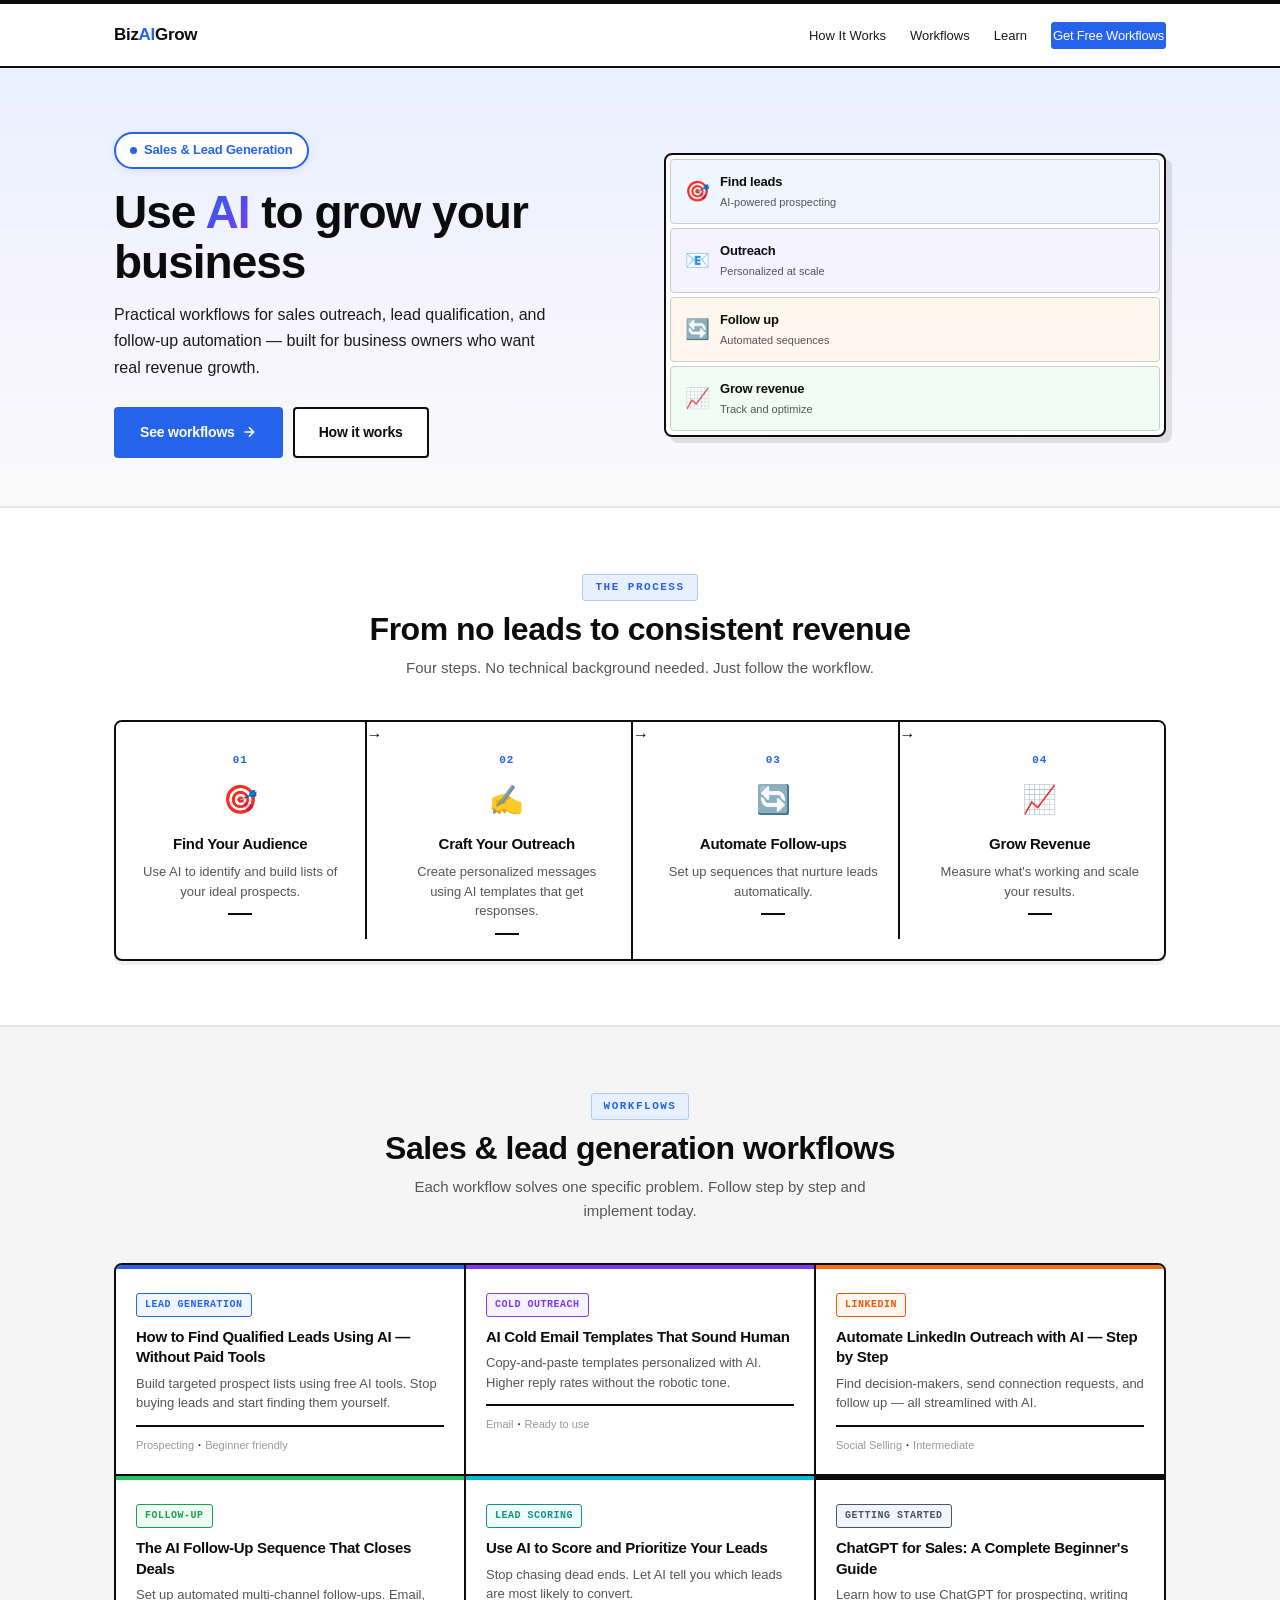
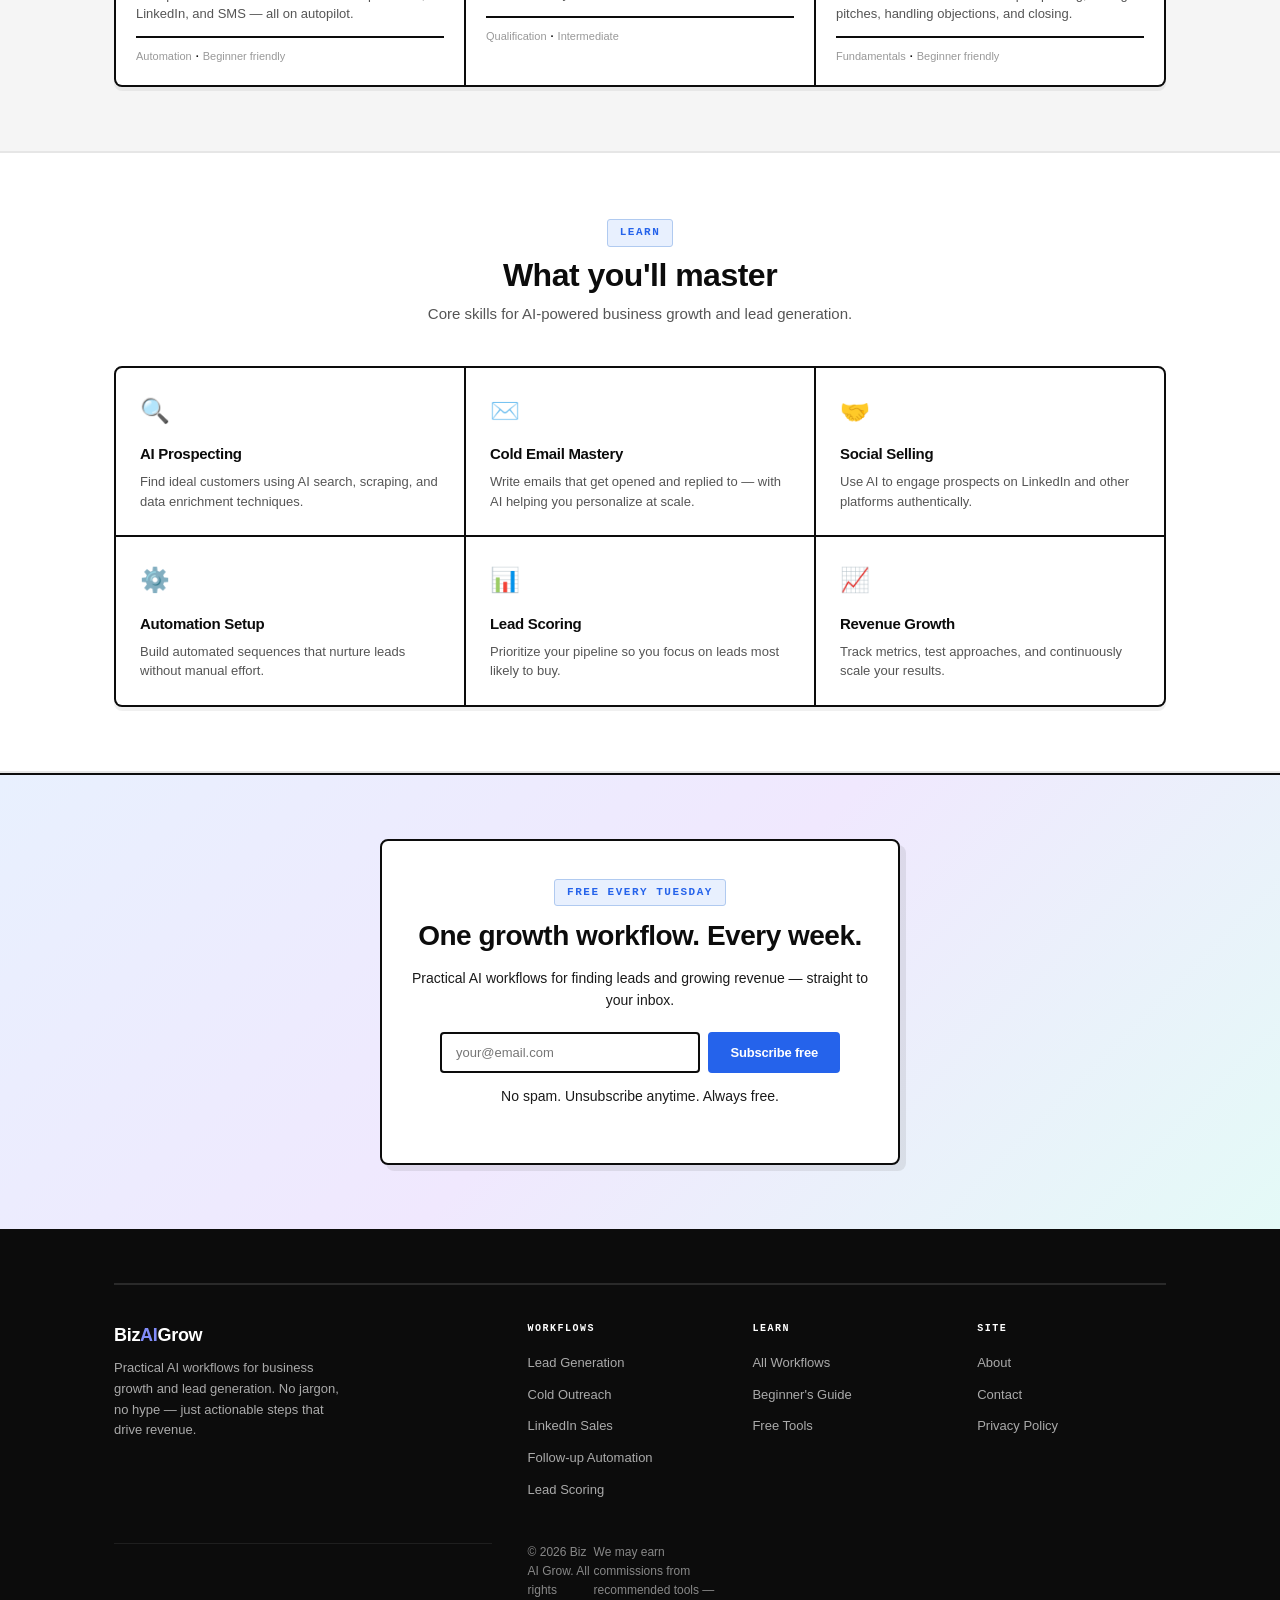
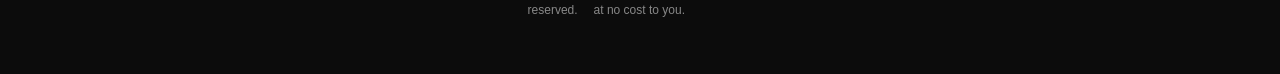
==== commit e8dc5f2c: "Update index.html" ====
--- a/index.html
+++ b/index.html
@@ -172,7 +172,7 @@
                     <div class="wf-top gradient-blue"></div>
                     <div class="wf-body">
                         <span class="wf-tag tag-blue">Lead Generation</span>
-                        <h3><a href="#">How to Find Qualified Leads Using AI — Without Paid Tools</a></h3>
+                        <h3><a href="blog.html">How to Find Qualified Leads Using AI — Without Paid Tools</a></h3>
                         <p>Build targeted prospect lists using free AI tools. Stop buying leads and start finding them yourself.</p>
                         <div class="wf-meta">
                             <span>Prospecting</span>
@@ -186,7 +186,7 @@
                     <div class="wf-top gradient-purple"></div>
                     <div class="wf-body">
                         <span class="wf-tag tag-purple">Cold Outreach</span>
-                        <h3><a href="#">AI Cold Email Templates That Sound Human</a></h3>
+                        <h3><a href="aicold.html">AI Cold Email Templates That Sound Human</a></h3>
                         <p>Copy-and-paste templates personalized with AI. Higher reply rates without the robotic tone.</p>
                         <div class="wf-meta">
                             <span>Email</span>
@@ -200,13 +200,13 @@
                     <div class="wf-top gradient-orange"></div>
                     <div class="wf-body">
                         <span class="wf-tag tag-orange">LinkedIn</span>
-                        <h3><a href="#">Automate LinkedIn Outreach with AI — Step by Step</a></h3>
+                        <h3><a href="linkedin-workflow.html">Automate LinkedIn Outreach with AI — Step by Step</a></h3>
                         <p>Find decision-makers, send connection requests, and follow up — all streamlined with AI.</p>
                         <div class="wf-meta">
                             <span>Social Selling</span>
                             <span class="meta-dot">·</span>
                             <span>Intermediate</span>
-                        </div>
+                        </div> 
                     </div>
                 </article>
 
@@ -349,14 +349,13 @@
                     </ul>
                 </div>
                 <div class="footer-col">
-                    <h4>Site</h4>
-                    <ul>
-                        <li><a href="#">About</a></li>
-                        <li><a href="#">Contact</a></li>
-                        <li><a href="#">Privacy Policy</a></li>
-                    </ul>
-                </div>
-            </div>
+    <h4>Site</h4>
+    <ul>
+        <li><a href="about.html">About</a></li>
+        <li><a href="#">Contact</a></li>
+        <li><a href="#">Privacy Policy</a></li>
+    </ul>
+</div>
             <div class="footer-bottom-line"></div>
             <div class="footer-bottom">
                 <p>&copy; 2026 Biz AI Grow. All rights reserved.</p>
--- a/style.css
+++ b/style.css
@@ -1,8 +1,9 @@
 /* =============================================
-   USE AI IN BUSINESS
+   BIZ AI GROW
    Sales & Lead Generation
-   Fonts: Rubik + Space Mono (aibusiness.com style)
+   Fonts: Rubik + Space Mono
    Thick black borders + shaded backgrounds + dark text
+   Includes About page styles
    ============================================= */
 
 *,
@@ -900,6 +901,243 @@
     to { transform: translateY(0); opacity: 1; }
 }
 
+/* ============ ABOUT PAGE ============ */
+.page-header {
+    padding: 64px 0 48px;
+    text-align: center;
+    background: linear-gradient(180deg, #e8f0fe 0%, #fafafa 100%);
+}
+
+.page-header h1 {
+    font-family: var(--font);
+    font-size: clamp(28px, 5vw, 42px);
+    font-weight: 700;
+    letter-spacing: -1px;
+    margin-bottom: 12px;
+    color: var(--black);
+}
+
+.page-header p {
+    font-size: 16px;
+    color: var(--gray800);
+    max-width: 500px;
+    margin: 0 auto;
+}
+
+.about-story {
+    padding: 64px 0;
+    background: var(--white);
+}
+
+.about-grid {
+    display: grid;
+    grid-template-columns: 1fr 1fr;
+    gap: 48px;
+    align-items: start;
+}
+
+.about-content h2 {
+    font-family: var(--font);
+    font-size: 26px;
+    font-weight: 700;
+    letter-spacing: -0.5px;
+    margin-bottom: 16px;
+    color: var(--black);
+}
+
+.about-content p {
+    font-size: 15px;
+    color: var(--gray800);
+    line-height: 1.7;
+    margin-bottom: 14px;
+}
+
+.about-values {
+    display: flex;
+    flex-direction: column;
+    gap: 16px;
+}
+
+.value-card {
+    background: var(--gray50);
+    border: 2px solid var(--black);
+    border-radius: var(--radius-lg);
+    padding: 20px;
+    transition: all var(--transition);
+}
+
+.value-card:hover {
+    background: #e8f0fe;
+    transform: translateY(-2px);
+}
+
+.value-icon {
+    font-size: 22px;
+    display: block;
+    margin-bottom: 8px;
+}
+
+.value-card h3 {
+    font-family: var(--font);
+    font-size: 15px;
+    font-weight: 600;
+    margin-bottom: 4px;
+    color: var(--black);
+}
+
+.value-card p {
+    font-size: 13px;
+    color: var(--gray600);
+    line-height: 1.5;
+}
+
+.about-audience {
+    padding: 64px 0;
+    background: #f5f5f5;
+}
+
+.audience-grid {
+    display: grid;
+    grid-template-columns: repeat(4, 1fr);
+    gap: 2px;
+    background: var(--black);
+    border: 2px solid var(--black);
+    border-radius: var(--radius-lg);
+    overflow: hidden;
+}
+
+.audience-card {
+    background: var(--white);
+    padding: 24px 18px;
+    transition: all var(--transition);
+}
+
+.audience-card:hover {
+    background: #f0f4ff;
+}
+
+.audience-icon {
+    font-size: 24px;
+    display: block;
+    margin-bottom: 10px;
+}
+
+.audience-card h3 {
+    font-family: var(--font);
+    font-size: 14px;
+    font-weight: 600;
+    margin-bottom: 6px;
+    color: var(--black);
+}
+
+.audience-card p {
+    font-size: 12px;
+    color: var(--gray600);
+    line-height: 1.5;
+}
+
+.about-status {
+    padding: 64px 0;
+    background: var(--white);
+}
+
+.status-grid {
+    display: grid;
+    grid-template-columns: repeat(4, 1fr);
+    gap: 2px;
+    background: var(--black);
+    border: 2px solid var(--black);
+    border-radius: var(--radius-lg);
+    overflow: hidden;
+}
+
+.status-card {
+    background: var(--white);
+    padding: 24px 18px;
+    transition: all var(--transition);
+}
+
+.status-card:hover {
+    background: #f5f3ff;
+}
+
+.status-icon {
+    font-size: 22px;
+    display: block;
+    margin-bottom: 10px;
+}
+
+.status-card h3 {
+    font-family: var(--font);
+    font-size: 14px;
+    font-weight: 600;
+    margin-bottom: 6px;
+    color: var(--black);
+}
+
+.status-card p {
+    font-size: 12px;
+    color: var(--gray600);
+    line-height: 1.5;
+}
+
+.about-future {
+    padding: 64px 0;
+    background: #f5f5f5;
+}
+
+.future-content > p {
+    font-size: 15px;
+    color: var(--gray800);
+    text-align: center;
+    margin-bottom: 32px;
+}
+
+.future-list {
+    display: flex;
+    flex-direction: column;
+    gap: 16px;
+    max-width: 650px;
+    margin: 0 auto;
+}
+
+.future-item {
+    display: flex;
+    align-items: flex-start;
+    gap: 14px;
+    background: var(--white);
+    border: 2px solid var(--black);
+    border-radius: var(--radius-lg);
+    padding: 20px;
+    transition: all var(--transition);
+}
+
+.future-item:hover {
+    background: #f0f4ff;
+    transform: translateY(-2px);
+}
+
+.future-check {
+    font-size: 20px;
+    flex-shrink: 0;
+    margin-top: 2px;
+}
+
+.future-item strong {
+    display: block;
+    font-family: var(--font);
+    font-size: 15px;
+    font-weight: 600;
+    color: var(--black);
+    margin-bottom: 4px;
+}
+
+.future-item p {
+    font-size: 13px;
+    color: var(--gray600);
+    line-height: 1.5;
+}
+
 /* =============================================
    TABLET (max 900px)
    ============================================= */
@@ -953,6 +1191,16 @@
 
     .section-header {
         margin-bottom: 28px;
+    }
+
+    .about-grid {
+        grid-template-columns: 1fr;
+        gap: 32px;
+    }
+
+    .audience-grid,
+    .status-grid {
+        grid-template-columns: 1fr 1fr;
     }
 }
 
@@ -1230,6 +1478,38 @@
         bottom: 10px;
         font-size: 12px;
     }
+
+    .page-header {
+        padding: 40px 0 32px;
+    }
+
+    .page-header h1 {
+        font-size: 24px;
+    }
+
+    .about-story {
+        padding: 36px 0;
+    }
+
+    .about-grid {
+        grid-template-columns: 1fr;
+        gap: 24px;
+    }
+
+    .about-content h2 {
+        font-size: 22px;
+    }
+
+    .about-audience,
+    .about-status,
+    .about-future {
+        padding: 36px 0;
+    }
+
+    .audience-grid,
+    .status-grid {
+        grid-template-columns: 1fr;
+    }
 }
 
 /* =============================================
@@ -1268,4 +1548,4 @@
         animation: none !important;
         transition: none !important;
     }
-}+}
